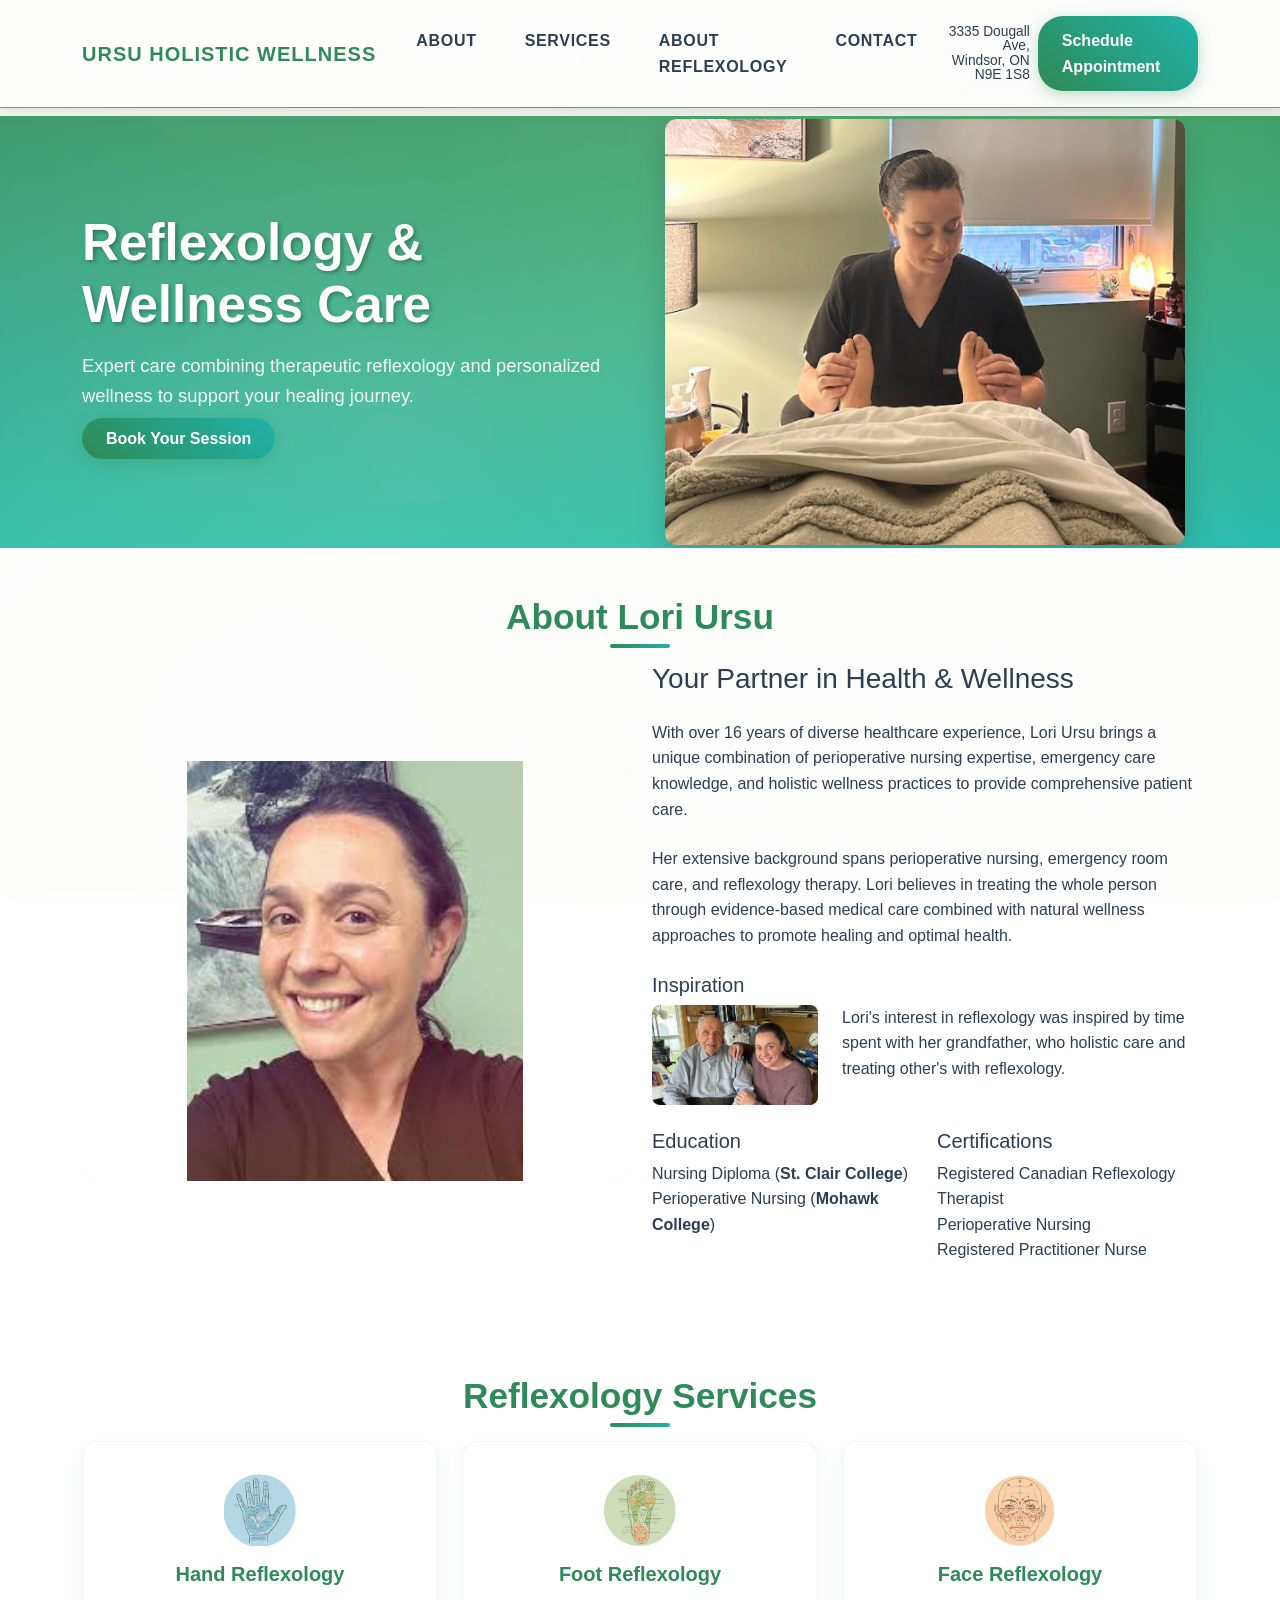
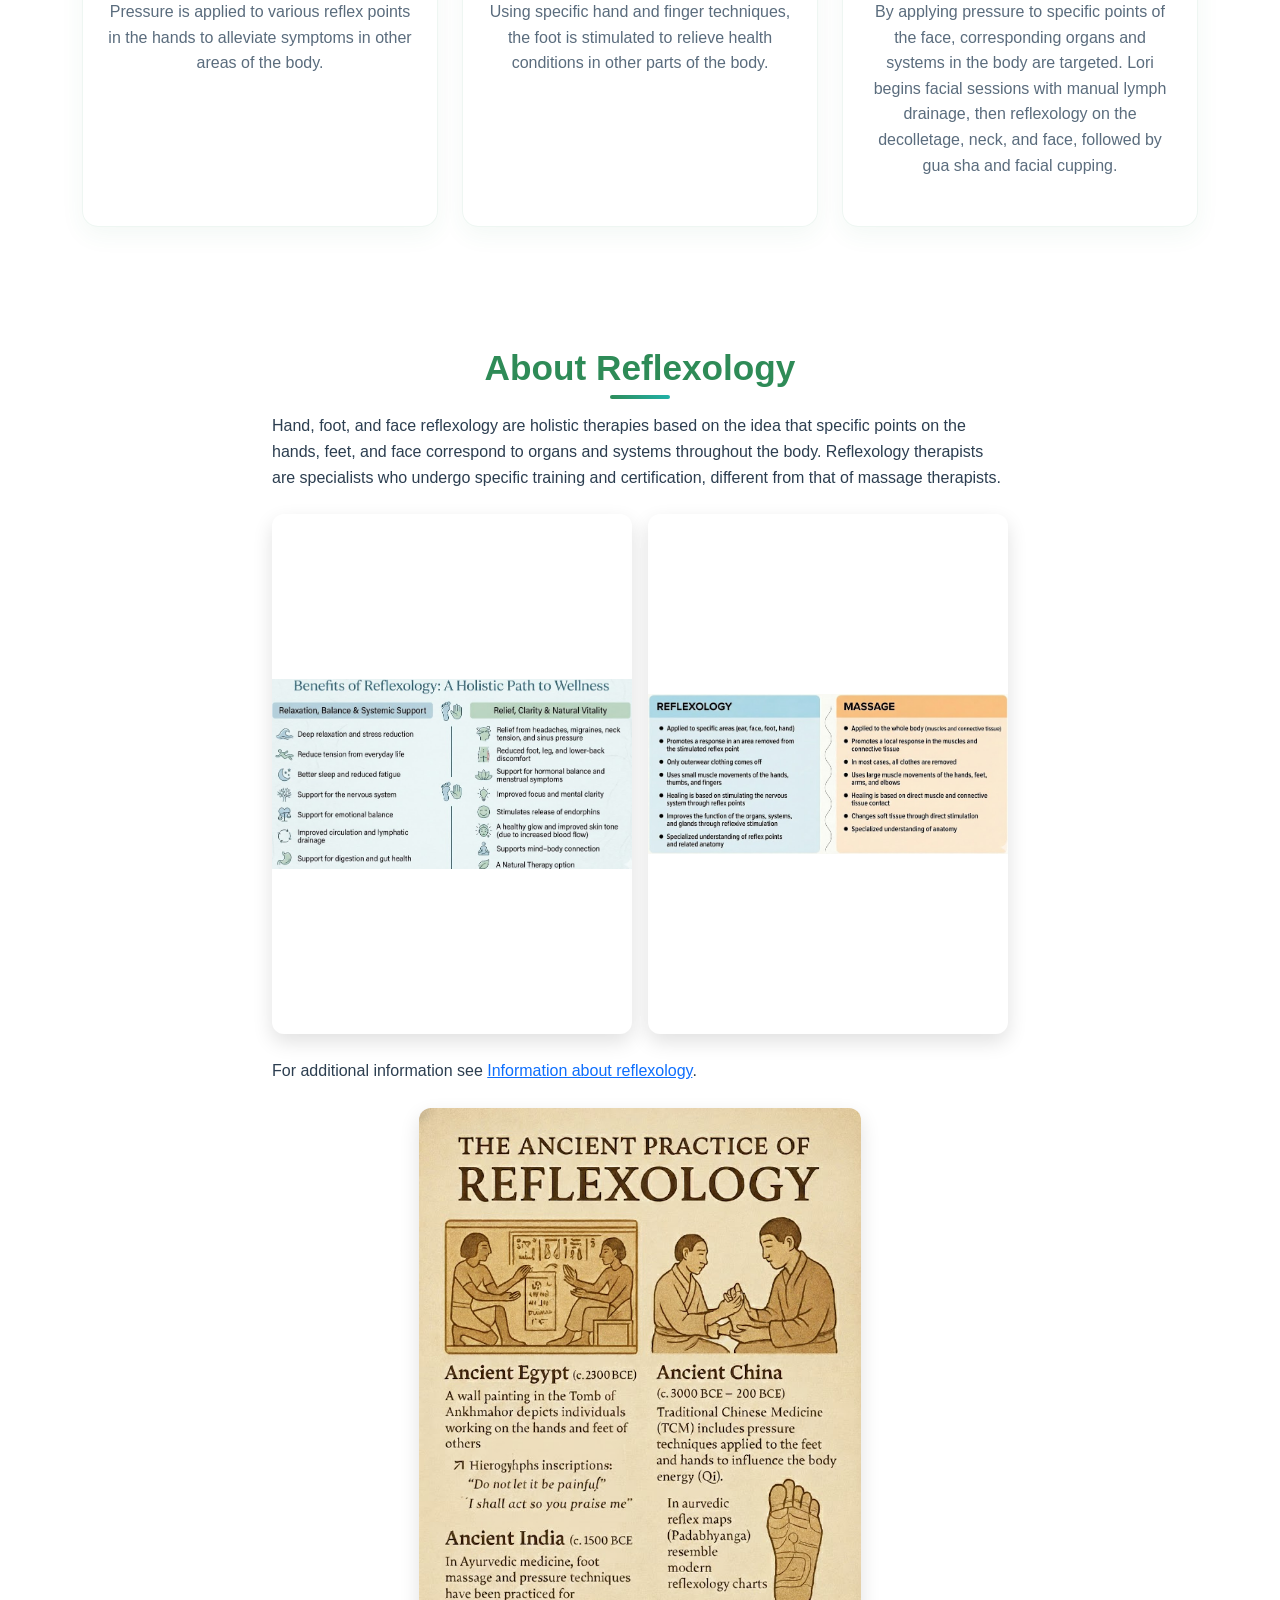
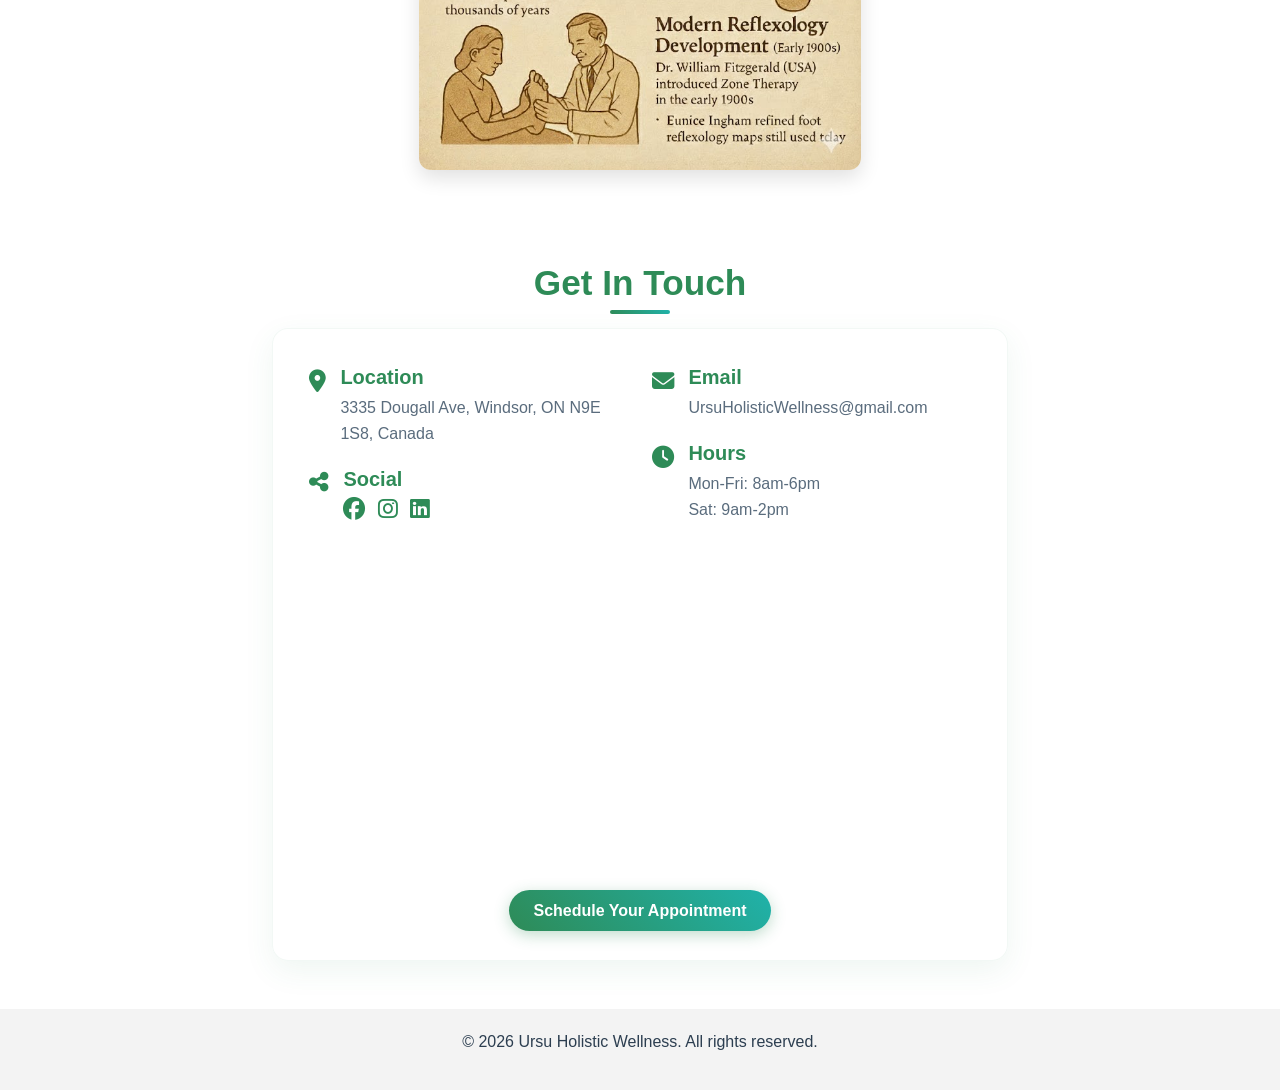
==== index.html @ 3f9deeae "Major Adjustments - LAUNCH BREAKPOINT - pre zen updates Added benefits of reflexology, contrasting m" ====
<!DOCTYPE html>
<html lang="en">
  <head>
    <meta charset="UTF-8" />
    <meta name="viewport" content="width=device-width, initial-scale=1.0" />
    <title>Ursu Holistic Wellness</title>
    <link
      href="https://cdnjs.cloudflare.com/ajax/libs/bootstrap/5.3.0/css/bootstrap.min.css"
      rel="stylesheet"
    />
    <link
      href="https://cdnjs.cloudflare.com/ajax/libs/font-awesome/6.4.0/css/all.min.css"
      rel="stylesheet"
    />
    <link rel="stylesheet" href="style.css" />
  </head>
  <body>
    <!-- Navigation -->
    <nav class="navbar navbar-expand-lg fixed-top">
      <div class="container">
        <a class="navbar-brand" href="#home">Ursu Holistic Wellness</a>

        <button
          class="navbar-toggler"
          type="button"
          data-bs-toggle="collapse"
          data-bs-target="#navbarNav"
        >
          <span class="navbar-toggler-icon"></span>
        </button>

        <div class="collapse navbar-collapse" id="navbarNav">
          <ul class="navbar-nav me-auto">
            <li class="nav-item">
              <a class="nav-link" href="#about">About</a>
            </li>
            <li class="nav-item">
              <a class="nav-link" href="#services">Services</a>
            </li>
            <li class="nav-item">
              <a class="nav-link" href="#reflexology">About Reflexology</a>
            </li>
            <li class="nav-item">
              <a class="nav-link" href="#contact">Contact</a>
            </li>
          </ul>
          <div class="d-flex align-items-center">
            <div class="nav-address d-none d-md-block me-2" aria-hidden="true">3335 Dougall Ave,<br/>Windsor, ON N9E 1S8</div>
            <a href="#" class="btn-schedule" onclick="openJaneApp()">Schedule Appointment</a>
          </div>
        </div>
      </div>
    </nav>

    <!-- Hero Section -->
    <section id="home" class="hero">
      <div class="container">
        <div class="row align-items-center">
          <div class="col-lg-6">
            <div class="hero-content fade-in">
              <h1>Reflexology & Wellness Care</h1>
              <p>
                Expert care combining therapeutic reflexology and personalized wellness to support your healing journey.
              </p>
              <a href="#" class="btn-schedule me-3" onclick="openJaneApp()">Book Your Session</a>
            </div>
          </div>

            <!-- hero now contains core messaging and (on md+) a supporting image to the right -->
            <div class="col-lg-6 d-none d-md-flex justify-content-center">
              <div class="hero-image-wrapper">
                <img src="images/LoriWorkingOnFeet.png" alt="Lori working on feet" class="hero-image" />
              </div>
            </div>
        </div>
      </div>
    </section>

    <!-- About Section -->
    <section id="about" class="section about-section">
      <div class="container">
        <h2 class="section-title fade-in">About Lori Ursu</h2>
        <div class="row align-items-center">
          <div class="col-lg-6 fade-in">
            <div class="photo-wrapper">
              <a href="images/lori cover photo.jpeg" target="_blank" rel="noopener">
                <img
                  src="images/lori cover photo.jpeg"
                  alt="Lori Ursu - Health & Wellness"
                  class="about-photo clickable-image"
                />
              </a>
            </div>
          </div>
          <div class="col-lg-6 fade-in">
            <h3 class="mb-4">Your Partner in Health & Wellness</h3>
            <p class="mb-4">
              With over 16 years of diverse healthcare experience, Lori Ursu
              brings a unique combination of perioperative nursing expertise,
              emergency care knowledge, and holistic wellness practices to
              provide comprehensive patient care.
            </p>
            <p class="mb-4">
              Her extensive background spans perioperative nursing, emergency
              room care, and reflexology therapy. Lori believes in treating the
              whole person through evidence-based medical care combined with
              natural wellness approaches to promote healing and optimal health.
            </p>
            <!-- Inspiration: grandfather image -->
            <div class="inspiration mb-4">
              <h5>Inspiration</h5>
              <div class="row">
                <div class="col-4">
                  <!-- Image: Lori and her grandfather (click to open full image) -->
                  <a href="images/LoriAndGrandfather.png" target="_blank" rel="noopener">
                    <img src="images/LoriAndGrandfather.png" alt="Lori's grandfather" class="about-thumb clickable-image" />
                  </a>
                </div>
                <div class="col-8">
                  <p>
                    Lori's interest in reflexology was inspired by time spent with her grandfather, who holistic care and treating other's with reflexology.
                  </p>
                </div>
              </div>
            </div>
            <div class="row">
              <div class="col-6">
                  <h5>Education</h5>
                <p>
                  Nursing Diploma (<b>St. Clair College</b>)<br />Perioperative
                  Nursing (<b>Mohawk College</b>)
                </p>
              </div>
              <div class="col-6">
                  <h5>Certifications</h5>
                <p>
                  Registered Canadian Reflexology Therapist<br />Perioperative
                  Nursing<br />Registered Practitioner Nurse
                </p>
              </div>
            </div>
          </div>
        </div>
      </div>
    </section>

    <!-- Services Section (Reflexology) -->
    <section id="services" class="section">
      <div class="container">
        <h2 class="section-title fade-in">Reflexology Services</h2>
        <div class="row">
          <div class="col-lg-4 col-md-6 mb-4">
            <div class="service-card fade-in">
              <div class="service-icon">
                <img src="images/HandReflexology_Bubble.png" alt="Hand reflexology" class="service-bubble" />
              </div>
              <h4>Hand Reflexology</h4>
              <p>
                Pressure is applied to various reflex points in the hands to alleviate symptoms in other areas of the body.
              </p>
            </div>
          </div>
          <div class="col-lg-4 col-md-6 mb-4">
            <div class="service-card fade-in">
              <div class="service-icon">
                <img src="images/FootReflexology_Bubble.png" alt="Foot reflexology" class="service-bubble" />
              </div>
              <h4>Foot Reflexology</h4>
              <p>
                Using specific hand and finger techniques, the foot is stimulated to relieve health conditions in other parts of the body.
              </p>
            </div>
          </div>
          <div class="col-lg-4 col-md-6 mb-4">
            <div class="service-card fade-in">
              <div class="service-icon">
                <img src="images/Face_Reflexology_Bubble.png" alt="Face reflexology" class="service-bubble" />
              </div>
              <h4>Face Reflexology</h4>
              <p>
                By applying pressure to specific points of the face, corresponding organs and systems in the body are targeted. Lori begins facial sessions with manual lymph drainage, then reflexology on the decolletage, neck, and face, followed by gua sha and facial cupping.
              </p>
            </div>
          </div>
        </div>
      </div>
    </section>

    <!-- About Reflexology -->
    <section id="reflexology" class="section about-section">
      <div class="container">
        <h2 class="section-title fade-in">About Reflexology</h2>
        <div class="row">
          <div class="col-lg-8 mx-auto fade-in">
            <p>
              Hand, foot, and face reflexology are holistic therapies based on the idea that specific points on the hands, feet, and face correspond to organs and systems throughout the body. Reflexology therapists are specialists who undergo specific training and certification, different from that of massage therapists.
            </p>
            <!-- Benefits image replaces the bullet list -->
            <div class="my-4">
              <div class="row g-3 align-items-center">
                <div class="col-md-6 text-center">
                  <a href="images/Benefits_Of_Reflexology.png" target="_blank" rel="noopener">
                    <img src="images/Benefits_Of_Reflexology.png" alt="Benefits of Reflexology" class="reflex-col-image clickable-image img-fluid" />
                  </a>
                </div>
                <div class="col-md-6 text-center">
                  <a href="images/Massage Vs Reflexology AI Generated.png" target="_blank" rel="noopener">
                    <img src="images/Massage Vs Reflexology AI Generated.png" alt="Reflexology vs Massage" class="reflex-col-image clickable-image img-fluid" />
                  </a>
                </div>
              </div>
            </div>
            <p>For additional information see <a href="https://www.reflexologycanada.org/en/" target="_blank" rel="noopener">Information about reflexology</a>.</p>

            <!-- Ancient practice image replaces the historical bullets -->
            <div class="my-4 text-center">
              <a href="images/Ancient_Reflexology.png" target="_blank" rel="noopener">
                <img src="images/Ancient_Reflexology.png" alt="Ancient practice of reflexology" class="reflex-image clickable-image" />
              </a>
            </div>
          </div>
        </div>
      </div>
    </section>

    <!-- Testimonials removed per request -->

    <!-- Contact Section -->
    <section id="contact" class="section contact-section">
      <div class="container">
        <h2 class="section-title fade-in">Get In Touch</h2>
        <div class="row">
          <div class="col-lg-8 mx-auto">
            <div class="contact-info fade-in">
              <div class="row">
                <div class="col-md-6">
                  <div class="contact-item">
                    <i class="fas fa-map-marker-alt"></i>
                    <div>
                      <h5>Location</h5>
                      <p>3335 Dougall Ave, Windsor, ON N9E 1S8, Canada</p>
                    </div>
                  </div>
                  <div class="contact-item social-media">
                    <i class="fas fa-share-alt"></i>
                    <div>
                      <h5>Social</h5>
                      <p>
                        <a href="#" target="_blank" aria-label="Facebook"><i class="fab fa-facebook fa-lg me-2"></i></a>
                        <a href="#" target="_blank" aria-label="Instagram"><i class="fab fa-instagram fa-lg me-2"></i></a>
                        <a href="#" target="_blank" aria-label="LinkedIn"><i class="fab fa-linkedin fa-lg"></i></a>
                      </p>
                    </div>
                  </div>
                </div>
                <div class="col-md-6">
                  <div class="contact-item">
                    <i class="fas fa-envelope"></i>
                    <div>
                      <h5>Email</h5>
                      <p>UrsuHolisticWellness@gmail.com</p>
                    </div>
                  </div>
                  <div class="contact-item">
                    <i class="fas fa-clock"></i>
                    <div>
                      <h5>Hours</h5>
                      <p>Mon-Fri: 8am-6pm<br />Sat: 9am-2pm</p>
                    </div>
                  </div>
                </div>
              </div>
              <div class="map-wrapper mt-4">
                <iframe src="https://www.google.com/maps?q=3335+Dougall+Ave,+Windsor,+ON+N9E+1S8&output=embed" width="100%" height="300" style="border:0;border-radius:12px;" allowfullscreen="" loading="lazy"></iframe>
              </div>
              <div class="text-center mt-4">
                <a href="#" class="btn-schedule" onclick="openJaneApp()"
                  >Schedule Your Appointment</a
                >
              </div>
            </div>
          </div>
        </div>
      </div>
    </section>

    <!-- Footer -->
    <footer class="footer">
      <div class="container">
        <p>&copy; 2026 Ursu Holistic Wellness. All rights reserved.</p>
      </div>
    </footer>

    <script src="https://cdnjs.cloudflare.com/ajax/libs/bootstrap/5.3.0/js/bootstrap.bundle.min.js"></script>
    <script>
      // Jane App Integration - Replace with actual Jane App URL
      function openJaneApp() {
        // Replace this URL with the actual Jane App booking link
        window.open("https://your-jane-app-booking-link.com", "_blank");
      }

      // Smooth scrolling for navigation links with offset for fixed navbar
      document.querySelectorAll('a[href^="#"]').forEach((anchor) => {
        const href = anchor.getAttribute('href');
        // ignore plain '#' anchors (social placeholders)
        if (!href || href === "#") return;
        anchor.addEventListener("click", function (e) {
          e.preventDefault();
          const target = document.querySelector(href);
          // compute navbar height to offset the scroll so the heading is visible
          const navbar = document.querySelector('.navbar');
          const navbarHeight = navbar ? navbar.offsetHeight : parseInt(getComputedStyle(document.documentElement).getPropertyValue('--nav-offset')) || 80;
          if (target) {
            const targetY = target.getBoundingClientRect().top + window.pageYOffset - navbarHeight - 12; // small extra gap
            window.scrollTo({ top: targetY, behavior: 'smooth' });
          }
        });
      });

      // Fade in animation on scroll
      const observerOptions = {
        threshold: 0.1,
        rootMargin: "0px 0px -50px 0px",
      };

      const observer = new IntersectionObserver(function (entries) {
        entries.forEach((entry) => {
          if (entry.isIntersecting) {
            entry.target.classList.add("visible");
          }
        });
      }, observerOptions);

      // Observe all fade-in elements
      document.querySelectorAll(".fade-in").forEach((el) => {
        observer.observe(el);
      });

      // Initial setup: compute navbar height (used for CSS var and scroll offset), and fade-in hero
      function updateNavOffset() {
        const navbar = document.querySelector('.navbar');
        const navHeight = navbar ? navbar.offsetHeight : 80;
        document.documentElement.style.setProperty('--nav-offset', navHeight + 'px');
      }

      window.addEventListener('load', function () {
        updateNavOffset();
        // ensure hero content fades in
        const heroContent = document.querySelector('.hero-content');
        if (heroContent) heroContent.classList.add('visible');
      });

      // Update offset on resize in case navbar height changes (mobile toggle, font size, etc.)
      window.addEventListener('resize', function () {
        updateNavOffset();
      });

      // Mobile menu close on link click
      document.querySelectorAll(".nav-link").forEach((link) => {
        link.addEventListener("click", () => {
          const navbarCollapse = document.querySelector(".navbar-collapse");
          if (navbarCollapse.classList.contains("show")) {
            const bsCollapse = new bootstrap.Collapse(navbarCollapse);
            bsCollapse.hide();
          }
        });
      });
    </script>
  </body>
</html>
---- style.css ----
:root {
    --primary-color: #2E8B57; /* Sea Green - calming but vibrant */
    --secondary-color: #4682B4; /* Steel Blue */
    --accent-color: #20B2AA; /* Light Sea Green */
    --light-accent: #E0F2F1; /* Very light mint */
    --dark-text: #2C3E50;
    --light-text: #5A6C7D;
    --white: #FFFFFF;
    --gradient-bg: linear-gradient(135deg, #FAF7F2 0%, #F5F2ED 50%, #F0EDE8 100%);
    --nav-offset: 80px; /* used as a fallback scroll offset for anchored sections */
}

* {
    margin: 0;
    padding: 0;
    box-sizing: border-box;
}

/* About photo */
.about-photo {
    width: 100%;
    height: 400px;
    object-fit: cover;
    border-radius: 15px;
    transition: transform 0.3s ease, box-shadow 0.3s ease;
    box-shadow: 0 4px 15px rgba(0, 0, 0, 0.2);
}

.photo-wrapper {
    overflow: hidden; /* Prevents zoom from overflowing */
    border-radius: 15px;
}

.about-photo:hover {
    transform: scale(1.05);
    box-shadow: 0 8px 25px rgba(0, 0, 0, 0.3);
}

/* Show the about cover photo less zoomed (contain) so it displays whole image by default */
#about .about-photo {
    object-fit: contain;
    height: auto;
    max-height: 420px;
}

.inspiration img {
    width: 100%;
    border-radius: 8px;
}

body {
    font-family: 'Segoe UI', Tahoma, Geneva, Verdana, sans-serif;
    line-height: 1.6;
    color: var(--dark-text);
    background: var(--gradient-bg);
    background-attachment: fixed;
    overflow-x: hidden;
    /* Make room for the fixed navbar so content (especially the hero) isn't covered */
    padding-top: calc(var(--nav-offset) + 8px);
}

/* Navigation */
.navbar {
  background: rgba(255, 255, 255, 0.85);
  backdrop-filter: saturate(180%) blur(10px);
  box-shadow: 0 4px 12px rgba(46, 139, 87, 0.15);
  padding: 1rem 0;
  transition: all 0.3s ease;
  border-bottom: 1px solid var(--accent-color);
}

.navbar-brand {
  font-family: 'Segoe UI', Tahoma, Geneva, Verdana, sans-serif;
  font-weight: 700;
  letter-spacing: 1px;
  color: var(--primary-color) !important;
  text-transform: uppercase;
  transition: color 0.3s ease;
}

.navbar-brand:hover {
  color: var(--accent-color) !important;
}

.nav-link {
  font-weight: 600;
  color: var(--dark-text) !important;
  margin: 0 1rem;
  letter-spacing: 0.7px;
  text-transform: uppercase;
  transition: color 0.3s ease;
}

.nav-link:hover,
.nav-link:focus {
  color: var(--primary-color) !important;
  text-decoration: none;
}

.nav-link.active {
  border-bottom: 3px solid var(--primary-color);
  padding-bottom: 4px;
  color: var(--primary-color) !important;
}

/* Primary CTA */
.btn-schedule {
    background: linear-gradient(45deg, var(--primary-color), var(--accent-color));
    color: white;
    padding: 0.75rem 1.5rem;
    border-radius: 25px;
    text-decoration: none;
    font-weight: 600;
    transition: all 0.3s ease;
    box-shadow: 0 4px 15px rgba(46, 139, 87, 0.3);
}

.btn-schedule:hover {
    transform: translateY(-2px);
    box-shadow: 0 6px 20px rgba(46, 139, 87, 0.4);
    color: white;
    text-decoration: none;
}

/* Hero Section */
.hero {
    min-height: 48vh;
    background: linear-gradient(rgba(46, 139, 87, 0.8), rgba(32, 178, 170, 0.8)),
                url('data:image/svg+xml,<svg xmlns="http://www.w3.org/2000/svg" viewBox="0 0 1200 800"><defs><linearGradient id="healthGrad" x1="0%" y1="0%" x2="100%" y2="100%"><stop offset="0%" style="stop-color:%2387CEEB;stop-opacity:1" /><stop offset="50%" style="stop-color:%2398FB98;stop-opacity:1" /><stop offset="100%" style="stop-color:%2340E0D0;stop-opacity:1" /></linearGradient></defs><rect width="1200" height="800" fill="url(%23healthGrad)"/><g opacity="0.1"><circle cx="200" cy="150" r="80" fill="white"/><circle cx="800" cy="300" r="120" fill="white"/><circle cx="400" cy="500" r="60" fill="white"/><circle cx="1000" cy="200" r="90" fill="white"/><circle cx="300" cy="700" r="100" fill="white"/><path d="M600,100 L650,150 L700,100 L750,150 L800,100" stroke="white" stroke-width="3" fill="none" opacity="0.3"/><path d="M100,400 Q300,350 500,400 Q700,450 900,400" stroke="white" stroke-width="4" fill="none" opacity="0.3"/></g></svg>') center/cover;
    display: flex;
    align-items: center;
    position: relative;
    overflow: hidden;
}

.hero::before {
    content: '';
    position: absolute;
    top: 0;
    left: 0;
    right: 0;
    bottom: 0;
    background: radial-gradient(circle at 30% 70%, rgba(255, 255, 255, 0.1) 0%, transparent 50%),
                radial-gradient(circle at 70% 30%, rgba(255, 255, 255, 0.1) 0%, transparent 50%);
    animation: float 6s ease-in-out infinite;
}

@keyframes float {
    0%, 100% { transform: translateY(0px) rotate(0deg); }
    50% { transform: translateY(-20px) rotate(1deg); }
}

.hero-content {
    z-index: 2;
    position: relative;
}

/* Hero image styling (visible on md+) */
.hero-image-wrapper {
    display: flex;
    align-items: center;
    justify-content: center;
    width: 100%;
}
.hero-image {
    max-width: 520px;
    width: 100%;
    height: auto;
    border-radius: 12px;
    box-shadow: 0 12px 30px rgba(0,0,0,0.18);
    object-fit: cover;
}

@media (max-width: 767px) {
    .hero-image { display: none; }
}

.hero h1 {
    font-size: 3.2rem;
    font-weight: 700;
    color: white;
    margin-bottom: 1rem;
    text-shadow: 2px 2px 4px rgba(0,0,0,0.3);
}

.hero p {
    font-size: 1.15rem;
    color: rgba(255, 255, 255, 0.95);
    margin-bottom: 1rem;
    line-height: 1.6;
}

/* Sections - tightened spacing */
.section {
    padding: 3rem 0;
    position: relative;
    /* Ensure anchored headings are visible below the fixed navbar (fallback) */
    scroll-margin-top: calc(var(--nav-offset) + 8px);
}

/* Ensure the hero (home) also offsets below the fixed navbar */
.hero {
    scroll-margin-top: calc(var(--nav-offset) + 8px);
}

.about-section {
    background: rgba(255, 255, 255, 0.85);
    backdrop-filter: blur(10px);
}

.section-title {
    font-size: 2.2rem;
    font-weight: 700;
    text-align: center;
    margin-bottom: 1.5rem;
    color: var(--primary-color);
    position: relative;
}

.section-title::after {
    content: '';
    position: absolute;
    bottom: -10px;
    left: 50%;
    transform: translateX(-50%);
    width: 60px;
    height: 4px;
    background: linear-gradient(45deg, var(--primary-color), var(--accent-color));
    border-radius: 2px;
}

/* Service Cards */
.service-card {
    background: rgba(255, 255, 255, 0.95);
    padding: 2rem 1.5rem;
    border-radius: 16px;
    text-align: center;
    transition: all 0.25s ease;
    border: 1px solid rgba(46, 139, 87, 0.08);
    height: 100%;
    box-shadow: 0 8px 25px rgba(46, 139, 87, 0.06);
}

.service-card:hover {
    transform: translateY(-6px);
    box-shadow: 0 15px 40px rgba(46, 139, 87, 0.12);
}

.service-icon {
    width: 72px;
    height: 72px;
    display: flex;
    align-items: center;
    justify-content: center;
    margin: 0 auto 1rem;
}

.service-icon i {
    font-size: 1.6rem;
    color: white;
}

.service-bubble {
    width: 100%;
    height: 100%;
    object-fit: contain;
    display: block;
}

/* Smaller image for the ancient reflexology graphic */
.reflex-image {
    max-width: 576px; /* increased ~20% */
    width: 60%;
    height: auto;
    border-radius: 12px;
    box-shadow: 0 8px 20px rgba(0,0,0,0.12);
    display: block;
    margin-left: auto;
    margin-right: auto;
}

/* Clickable images that open full-size in a new tab */
.clickable-image {
    cursor: zoom-in;
    transition: transform 0.12s ease, box-shadow 0.12s ease;
}
.clickable-image:hover {
    transform: scale(1.02);
}

/* Smaller thumbnail used in About inspiration */
.about-thumb {
    width: 120px;
    height: 100px;
    object-fit: cover;
    border-radius: 8px;
    display: block;
}

/* Column images for side-by-side layout in About Reflexology */
.reflex-col-image {
    /* On small screens this will be fluid; on md+ we force equal heights */
    max-width: 100%;
    width: auto;
    height: auto;
    border-radius: 12px;
    box-shadow: 0 8px 20px rgba(0,0,0,0.12);
    margin-left: auto;
    margin-right: auto;
}

/* Equalize and enlarge the side-by-side images on md+ */
@media (min-width: 768px) {
    .reflex-col-image {
        height: 520px; /* increased to make images larger */
        width: auto; /* keep aspect ratio */
        object-fit: contain; /* show whole image */
    }
}

@media (max-width: 767px) {
    .reflex-col-image {
        height: auto;
        width: 100%;
    }
}

.service-card h4 {
    font-size: 1.25rem;
    font-weight: 600;
    margin-bottom: 0.8rem;
    color: var(--primary-color);
}

.service-card p {
    color: var(--light-text);
    line-height: 1.6;
}

/* Contact Section */
.contact-section {
    background: rgba(255, 255, 255, 0.9);
    backdrop-filter: blur(6px);
    /* Reduce the top padding to tighten the space above Get In Touch */
    padding-top: 1.25rem;
}

/* Small address text next to schedule button in the navbar */
.nav-address {
    color: var(--dark-text);
    font-size: 0.86rem;
    line-height: 1.05;
    white-space: normal; /* allow wrapping */
    overflow-wrap: anywhere;
    text-align: right;
    max-width: 200px;
}

@media (max-width: 767px) {
    .nav-address { display: none; }
}

.contact-info {
    background: rgba(255, 255, 255, 0.95);
    padding: 2.25rem;
    border-radius: 16px;
    box-shadow: 0 10px 30px rgba(46, 139, 87, 0.08);
    border: 1px solid rgba(46, 139, 87, 0.06);
}

.contact-item {
    display: flex;
    align-items: flex-start;
    margin-bottom: 1.25rem;
}

.contact-item i {
    font-size: 1.4rem;
    color: var(--primary-color);
    margin-right: 0.9rem;
    margin-top: 0.3rem;
}

.contact-item h5 {
    font-weight: 600;
    color: var(--primary-color);
    margin-bottom: 0.4rem;
}

.contact-item p {
    color: var(--light-text);
    margin: 0;
}

.map-wrapper iframe { border: none; border-radius: 12px; }

.social-media a { color: var(--primary-color); text-decoration:none; }
.social-media a:hover { color: var(--accent-color); }

/* Footer — simplified light background */
.footer {
    background: #f3f3f3;
    color: var(--dark-text);
    text-align: center;
    padding: 1.25rem 0;
}

/* Animations */
.fade-in {
    opacity: 0;
    transform: translateY(18px);
    transition: all 0.6s ease;
}

.fade-in.visible {
    opacity: 1;
    transform: translateY(0);
}

/* Responsive tweaks */
@media (max-width: 992px) {
    .hero h1 { font-size: 2.6rem; }
}

@media (max-width: 768px) {
    .hero h1 {
        font-size: 2rem;
    }
    .hero p {
        font-size: 1rem;
    }
    .section { padding: 2rem 0; }
    .about-photo { height: 260px; }
    .service-card { padding: 1.5rem; }
    .contact-info { padding: 1.25rem; }
}

/* Background decoration */
body::before {
    content: '';
    position: fixed;
    top: 0;
    left: 0;
    right: 0;
    bottom: 0;
    background-image: 
        radial-gradient(circle at 20% 80%, rgba(32, 178, 170, 0.05) 0%, transparent 50%),
        radial-gradient(circle at 80% 20%, rgba(46, 139, 87, 0.05) 0%, transparent 50%);
    pointer-events: none;
    z-index: -1;
}
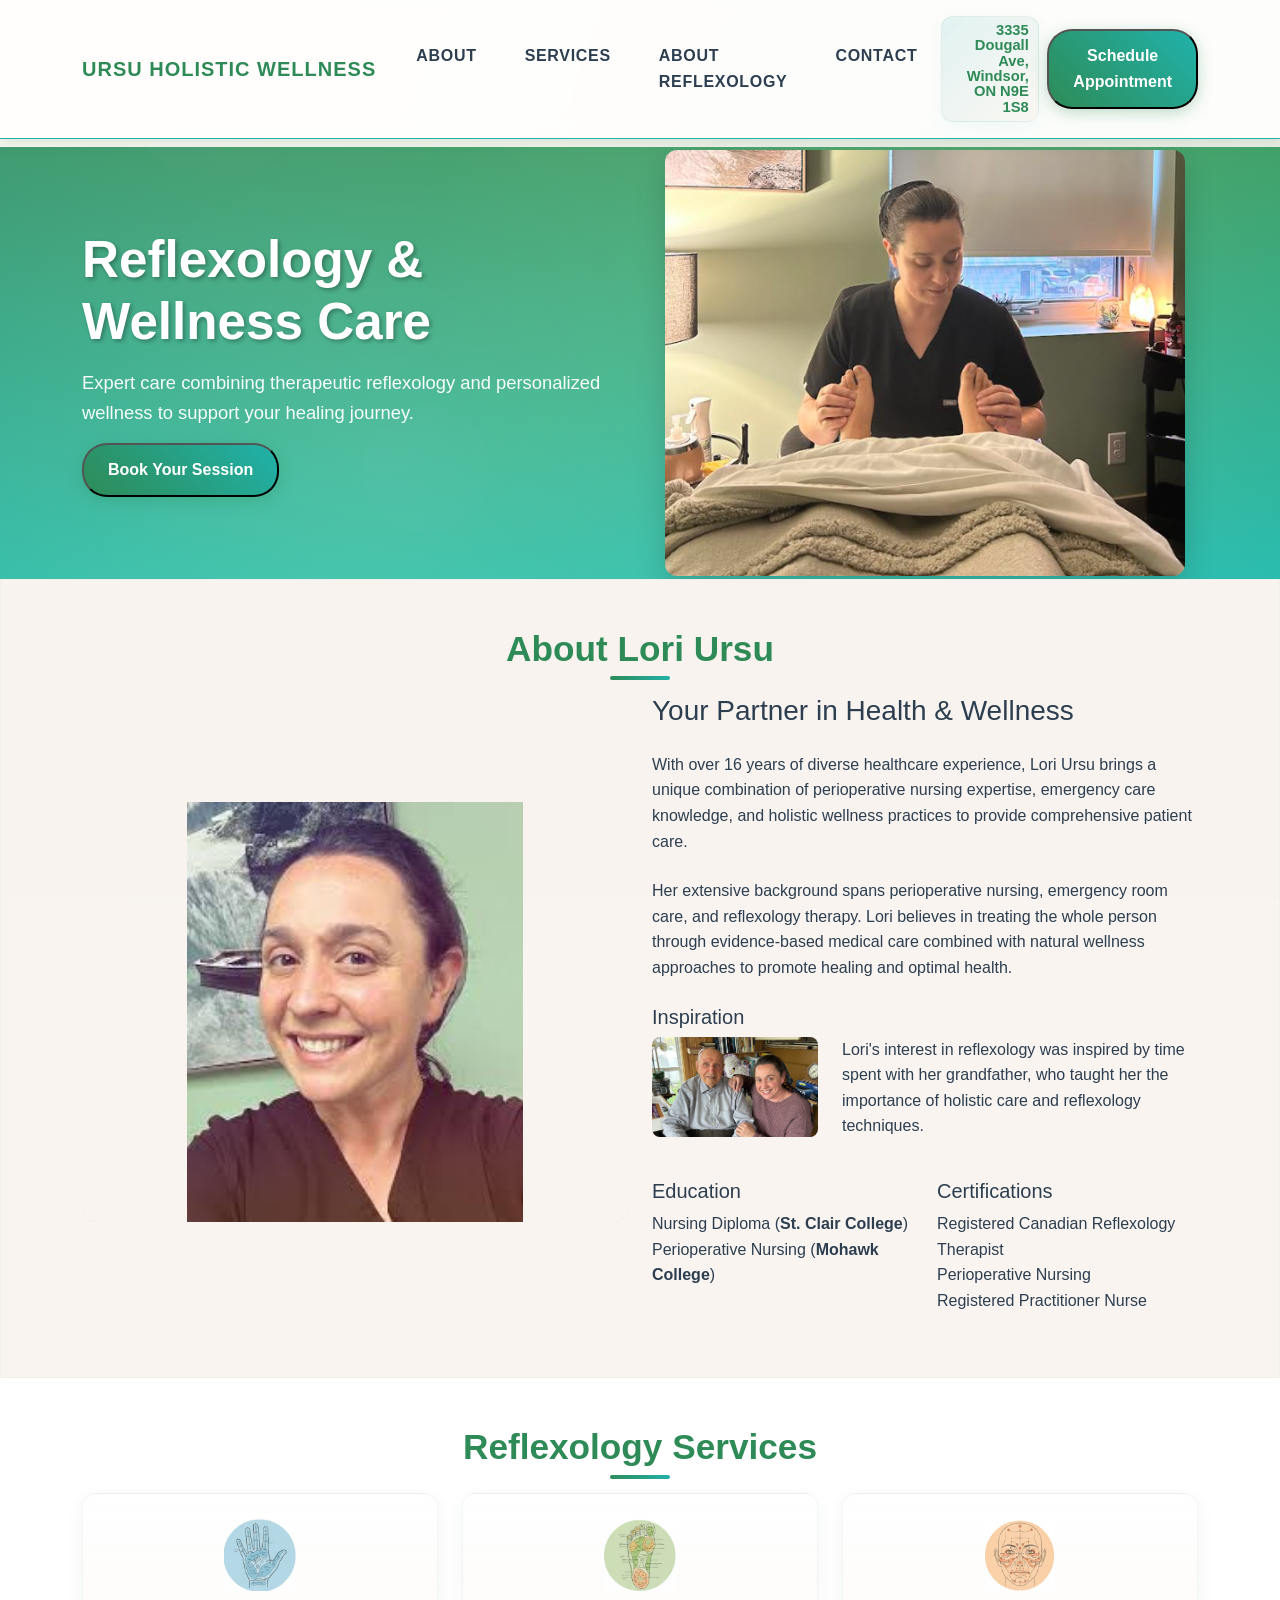
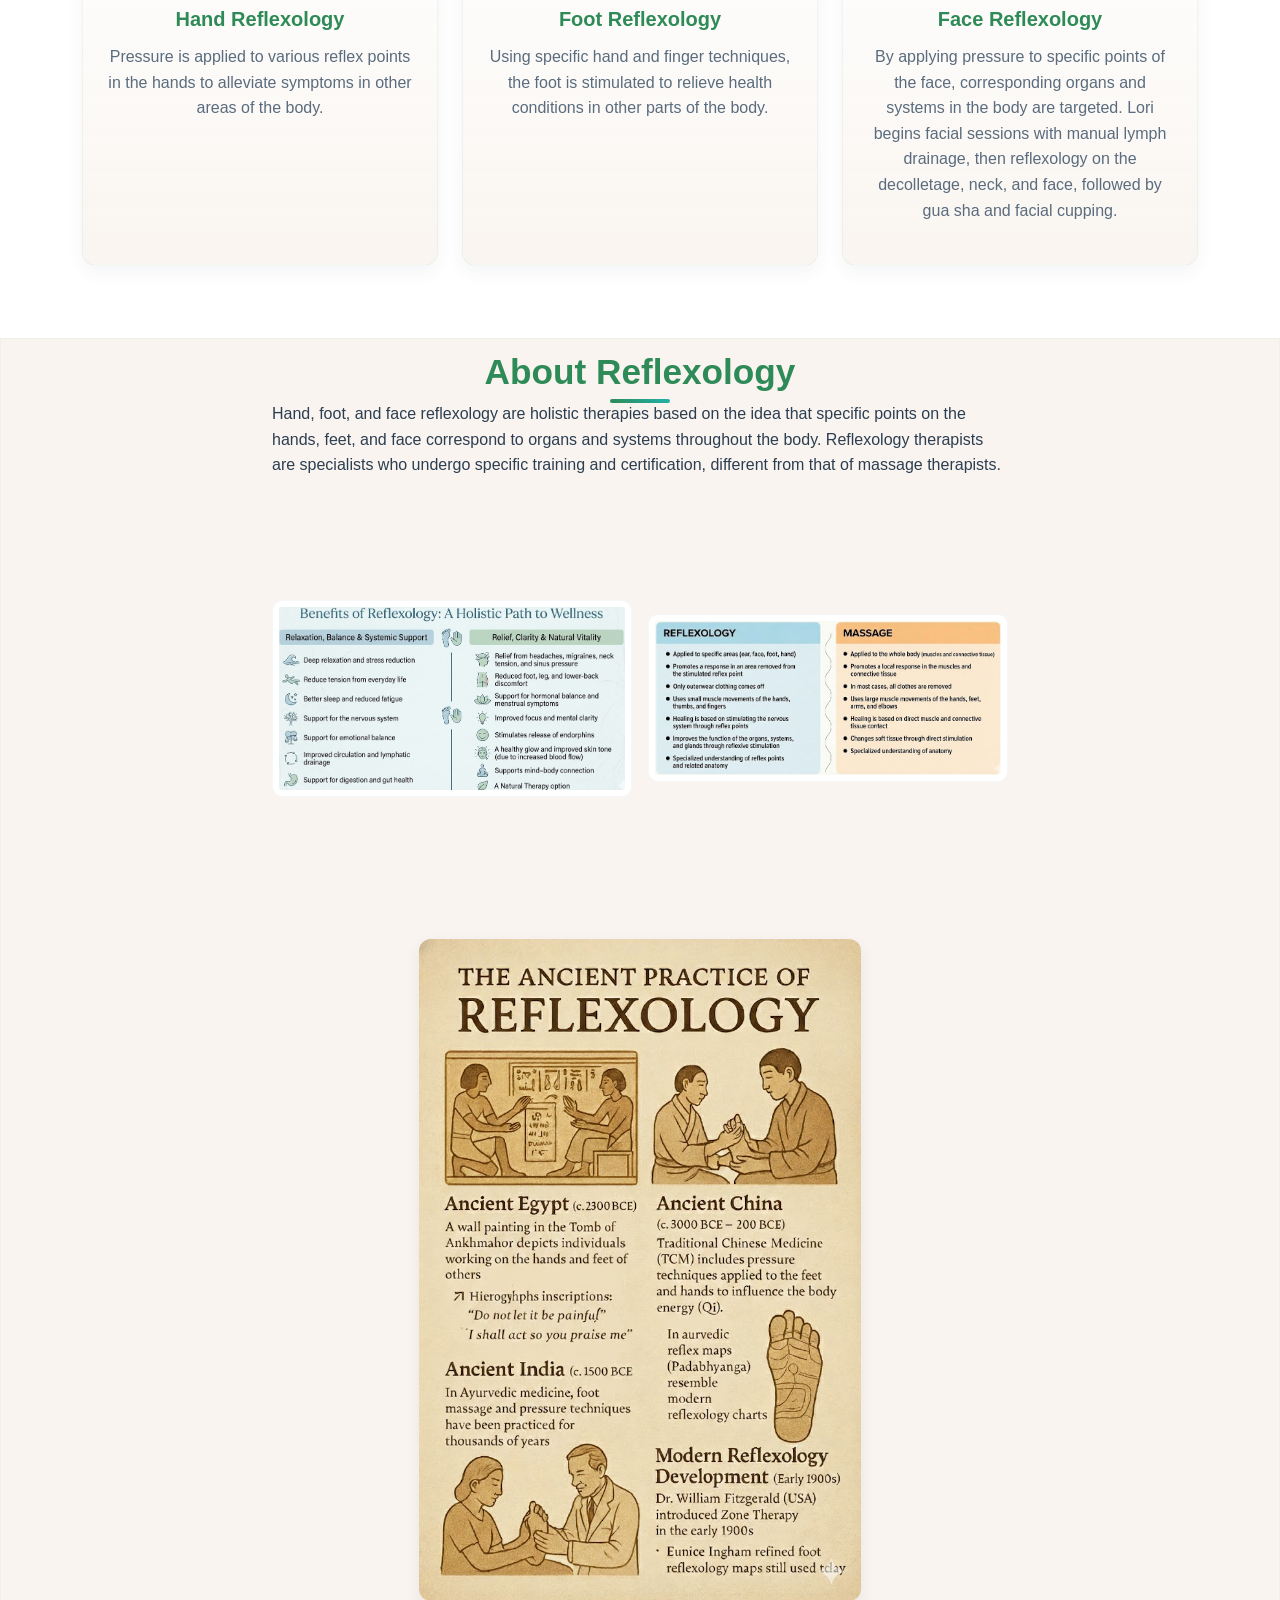
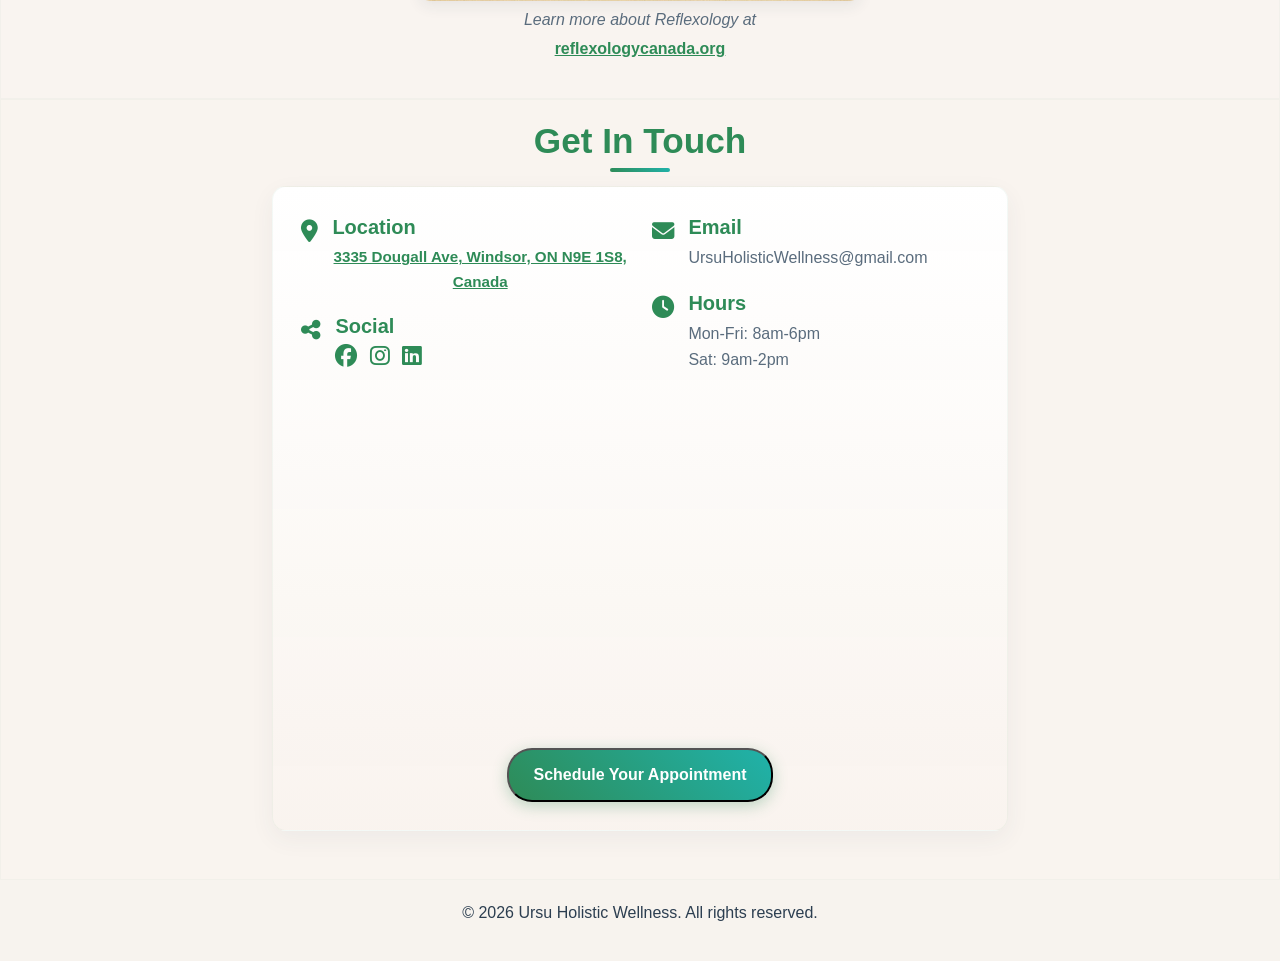
==== commit 6b07645c: "Style extras, navigation, SEO Style extras, navigation, SEO" ====
--- a/index.html
+++ b/index.html
@@ -3,7 +3,11 @@
   <head>
     <meta charset="UTF-8" />
     <meta name="viewport" content="width=device-width, initial-scale=1.0" />
-    <title>Ursu Holistic Wellness</title>
+    <title>Ursu Holistic Wellness | Reflexology in Windsor, ON</title>
+    <meta
+      name="description"
+      content="Ursu Holistic Wellness offers professional reflexology services including hand, foot, and facial reflexology in Windsor, Ontario. Book your wellness session today."
+    />
     <link
       href="https://cdnjs.cloudflare.com/ajax/libs/bootstrap/5.3.0/css/bootstrap.min.css"
       rel="stylesheet"
@@ -15,8 +19,10 @@
     <link rel="stylesheet" href="style.css" />
   </head>
   <body>
-    <!-- Navigation -->
-    <nav class="navbar navbar-expand-lg fixed-top">
+    <a class="skip-link" href="#main-content">Skip to main content</a>
+  <!-- Navigation -->
+  <header role="banner">
+  <nav class="navbar navbar-expand-lg fixed-top" role="navigation" aria-label="Primary navigation">
       <div class="container">
         <a class="navbar-brand" href="#home">Ursu Holistic Wellness</a>
 
@@ -25,6 +31,9 @@
           type="button"
           data-bs-toggle="collapse"
           data-bs-target="#navbarNav"
+          aria-controls="navbarNav"
+          aria-expanded="false"
+          aria-label="Toggle navigation"
         >
           <span class="navbar-toggler-icon"></span>
         </button>
@@ -45,15 +54,17 @@
             </li>
           </ul>
           <div class="d-flex align-items-center">
-            <div class="nav-address d-none d-md-block me-2" aria-hidden="true">3335 Dougall Ave,<br/>Windsor, ON N9E 1S8</div>
-            <a href="#" class="btn-schedule" onclick="openJaneApp()">Schedule Appointment</a>
-          </div>
-        </div>
-      </div>
-    </nav>
-
-    <!-- Hero Section -->
-    <section id="home" class="hero">
+            <button type="button" class="nav-address d-none d-md-block me-2" onclick="openMaps()" aria-label="Open address in maps" title="Open in Maps">3335 Dougall Ave,<br/>Windsor, ON N9E 1S8</button>
+            <button type="button" class="btn-schedule" onclick="openJaneApp()" aria-label="Schedule Appointment">Schedule Appointment</button>
+          </div>
+        </div>
+      </div>
+  </nav>
+  </header>
+
+  <!-- Hero Section -->
+  <main id="main-content">
+  <section id="home" class="hero" tabindex="-1">
       <div class="container">
         <div class="row align-items-center">
           <div class="col-lg-6">
@@ -62,7 +73,7 @@
               <p>
                 Expert care combining therapeutic reflexology and personalized wellness to support your healing journey.
               </p>
-              <a href="#" class="btn-schedule me-3" onclick="openJaneApp()">Book Your Session</a>
+              <button type="button" class="btn-schedule me-3" onclick="openJaneApp()" aria-label="Book Your Session">Book Your Session</button>
             </div>
           </div>
 
@@ -118,7 +129,7 @@
                 </div>
                 <div class="col-8">
                   <p>
-                    Lori's interest in reflexology was inspired by time spent with her grandfather, who holistic care and treating other's with reflexology.
+                    Lori's interest in reflexology was inspired by time spent with her grandfather, who taught her the importance of holistic care and reflexology techniques.
                   </p>
                 </div>
               </div>
@@ -150,7 +161,7 @@
         <h2 class="section-title fade-in">Reflexology Services</h2>
         <div class="row">
           <div class="col-lg-4 col-md-6 mb-4">
-            <div class="service-card fade-in">
+            <div class="service-card fade-in" tabindex="0">
               <div class="service-icon">
                 <img src="images/HandReflexology_Bubble.png" alt="Hand reflexology" class="service-bubble" />
               </div>
@@ -161,7 +172,7 @@
             </div>
           </div>
           <div class="col-lg-4 col-md-6 mb-4">
-            <div class="service-card fade-in">
+            <div class="service-card fade-in" tabindex="0">
               <div class="service-icon">
                 <img src="images/FootReflexology_Bubble.png" alt="Foot reflexology" class="service-bubble" />
               </div>
@@ -172,7 +183,7 @@
             </div>
           </div>
           <div class="col-lg-4 col-md-6 mb-4">
-            <div class="service-card fade-in">
+            <div class="service-card fade-in" tabindex="0">
               <div class="service-icon">
                 <img src="images/Face_Reflexology_Bubble.png" alt="Face reflexology" class="service-bubble" />
               </div>
@@ -195,37 +206,44 @@
             <p>
               Hand, foot, and face reflexology are holistic therapies based on the idea that specific points on the hands, feet, and face correspond to organs and systems throughout the body. Reflexology therapists are specialists who undergo specific training and certification, different from that of massage therapists.
             </p>
-            <!-- Benefits image replaces the bullet list -->
+            <!-- Benefits and comparison images — simplified (figure + caption) -->
             <div class="my-4">
               <div class="row g-3 align-items-center">
-                <div class="col-md-6 text-center">
+                <figure class="col-md-6 text-center reflex-figure benefits-figure">
                   <a href="images/Benefits_Of_Reflexology.png" target="_blank" rel="noopener">
                     <img src="images/Benefits_Of_Reflexology.png" alt="Benefits of Reflexology" class="reflex-col-image clickable-image img-fluid" />
                   </a>
-                </div>
-                <div class="col-md-6 text-center">
+                </figure>
+                <figure class="col-md-6 text-center reflex-figure comparison-figure">
                   <a href="images/Massage Vs Reflexology AI Generated.png" target="_blank" rel="noopener">
                     <img src="images/Massage Vs Reflexology AI Generated.png" alt="Reflexology vs Massage" class="reflex-col-image clickable-image img-fluid" />
                   </a>
-                </div>
-              </div>
-            </div>
-            <p>For additional information see <a href="https://www.reflexologycanada.org/en/" target="_blank" rel="noopener">Information about reflexology</a>.</p>
-
-            <!-- Ancient practice image replaces the historical bullets -->
+                </figure>
+              </div>
+            </div>
+
+            <!-- Ancient practice image (kept centered) -->
             <div class="my-4 text-center">
               <a href="images/Ancient_Reflexology.png" target="_blank" rel="noopener">
                 <img src="images/Ancient_Reflexology.png" alt="Ancient practice of reflexology" class="reflex-image clickable-image" />
               </a>
             </div>
+
+            <!-- Moved and restyled reference link -->
+            <div class="reflex-more text-center mb-4">
+              <span class="muted-label">Learn more about Reflexology at</span>
+              <div><a class="reflex-link" href="https://www.reflexologycanada.org/en/" target="_blank" rel="noopener">reflexologycanada.org</a></div>
+            </div>
           </div>
         </div>
       </div>
     </section>
 
-    <!-- Testimonials removed per request -->
-
-    <!-- Contact Section -->
+  <!-- Testimonials removed per request -->
+
+  </main>
+
+  <!-- Contact Section -->
     <section id="contact" class="section contact-section">
       <div class="container">
         <h2 class="section-title fade-in">Get In Touch</h2>
@@ -236,10 +254,10 @@
                 <div class="col-md-6">
                   <div class="contact-item">
                     <i class="fas fa-map-marker-alt"></i>
-                    <div>
-                      <h5>Location</h5>
-                      <p>3335 Dougall Ave, Windsor, ON N9E 1S8, Canada</p>
-                    </div>
+                      <div>
+                        <h5>Location</h5>
+                        <p><button type="button" class="address-link" onclick="openMaps()" aria-label="Open location in maps">3335 Dougall Ave, Windsor, ON N9E 1S8, Canada</button></p>
+                      </div>
                   </div>
                   <div class="contact-item social-media">
                     <i class="fas fa-share-alt"></i>
@@ -271,12 +289,10 @@
                 </div>
               </div>
               <div class="map-wrapper mt-4">
-                <iframe src="https://www.google.com/maps?q=3335+Dougall+Ave,+Windsor,+ON+N9E+1S8&output=embed" width="100%" height="300" style="border:0;border-radius:12px;" allowfullscreen="" loading="lazy"></iframe>
+                <iframe title="Map showing Ursu Holistic Wellness location" src="https://www.google.com/maps?q=3335+Dougall+Ave,+Windsor,+ON+N9E+1S8&output=embed" width="100%" height="300" style="border:0;border-radius:12px;" allowfullscreen="" loading="lazy"></iframe>
               </div>
               <div class="text-center mt-4">
-                <a href="#" class="btn-schedule" onclick="openJaneApp()"
-                  >Schedule Your Appointment</a
-                >
+                <button type="button" class="btn-schedule" onclick="openJaneApp()" aria-label="Schedule Your Appointment">Schedule Your Appointment</button>
               </div>
             </div>
           </div>
@@ -292,11 +308,43 @@
     </footer>
 
     <script src="https://cdnjs.cloudflare.com/ajax/libs/bootstrap/5.3.0/js/bootstrap.bundle.min.js"></script>
+    <script type="application/ld+json">
+    {
+      "@context": "https://schema.org",
+      "@type": "LocalBusiness",
+      "name": "Ursu Holistic Wellness",
+      "description": "Professional reflexology and holistic wellness services in Windsor, Ontario.",
+      "address": {
+        "@type": "PostalAddress",
+        "streetAddress": "3335 Dougall Ave",
+        "addressLocality": "Windsor",
+        "addressRegion": "ON",
+        "postalCode": "N9E 1S8",
+        "addressCountry": "CA"
+      }
+    }
+    </script>
     <script>
       // Jane App Integration - Replace with actual Jane App URL
       function openJaneApp() {
         // Replace this URL with the actual Jane App booking link
         window.open("https://your-jane-app-booking-link.com", "_blank");
+      }
+
+      // Open maps/directions. Uses Apple Maps on iOS and Google Maps otherwise.
+      function openMaps() {
+        const street = '3335 Dougall Ave';
+        const city = 'Windsor';
+        const region = 'ON';
+        const postal = 'N9E 1S8';
+        const dest = encodeURIComponent(`${street}, ${city}, ${region} ${postal}`);
+        const ua = navigator.userAgent || navigator.vendor || window.opera;
+        let url = `https://www.google.com/maps/dir/?api=1&destination=${dest}`;
+        // On iOS prefer Apple Maps
+        if (/iPad|iPhone|iPod/.test(ua) && !window.MSStream) {
+          url = `https://maps.apple.com/?daddr=${dest}`;
+        }
+        window.open(url, '_blank');
       }
 
       // Smooth scrolling for navigation links with offset for fixed navbar
--- a/style.css
+++ b/style.css
@@ -59,6 +59,46 @@
     padding-top: calc(var(--nav-offset) + 8px);
 }
 
+/* Skip link (hidden until focused) */
+.skip-link {
+    position: absolute;
+    left: -999px;
+    top: auto;
+    width: 1px;
+    height: 1px;
+    overflow: hidden;
+}
+.skip-link:focus {
+    position: fixed;
+    left: 12px;
+    top: 12px;
+    width: auto;
+    height: auto;
+    padding: 0.5rem 0.75rem;
+    background: white;
+    color: var(--dark-text);
+    border-radius: 4px;
+    box-shadow: 0 4px 12px rgba(0,0,0,0.12);
+    z-index: 2000;
+}
+
+/* Focus styles for keyboard users */
+.btn-schedule:focus,
+.btn-schedule:focus-visible {
+    outline: 3px solid #000; /* black outline to match Schedule button */
+    outline-offset: 3px;
+    box-shadow: 0 6px 18px rgba(0,0,0,0.18);
+}
+.nav-link:focus,
+.service-card:focus {
+    outline: 3px solid rgba(32,178,170,0.35);
+    outline-offset: 3px;
+}
+
+/* Ensure hover effects are visible on focus too */
+.btn-schedule:focus { transform: translateY(-2px); }
+.service-card:focus { transform: translateY(-6px); box-shadow: 0 15px 40px rgba(46, 139, 87, 0.12); }
+
 /* Navigation */
 .navbar {
   background: rgba(255, 255, 255, 0.85);
@@ -204,8 +244,9 @@
 }
 
 .about-section {
-    background: rgba(255, 255, 255, 0.85);
-    backdrop-filter: blur(10px);
+    background: rgba(249,244,239,0.92); /* warm cream */
+    backdrop-filter: blur(6px);
+    border: 1px solid rgba(46,139,87,0.03);
 }
 
 .section-title {
@@ -231,14 +272,14 @@
 
 /* Service Cards */
 .service-card {
-    background: rgba(255, 255, 255, 0.95);
-    padding: 2rem 1.5rem;
-    border-radius: 16px;
+    background: linear-gradient(180deg, rgba(255,255,255,0.96), rgba(249,244,239,0.92));
+    padding: 1.6rem 1.25rem;
+    border-radius: 14px;
     text-align: center;
     transition: all 0.25s ease;
-    border: 1px solid rgba(46, 139, 87, 0.08);
+    border: 1px solid rgba(46, 139, 87, 0.06);
     height: 100%;
-    box-shadow: 0 8px 25px rgba(46, 139, 87, 0.06);
+    box-shadow: 0 6px 18px rgba(44,62,80,0.06);
 }
 
 .service-card:hover {
@@ -273,7 +314,7 @@
     width: 60%;
     height: auto;
     border-radius: 12px;
-    box-shadow: 0 8px 20px rgba(0,0,0,0.12);
+    box-shadow: 0 6px 14px rgba(44,62,80,0.08);
     display: block;
     margin-left: auto;
     margin-right: auto;
@@ -287,6 +328,25 @@
 .clickable-image:hover {
     transform: scale(1.02);
 }
+
+/* Figure and caption for reflex images */
+.reflex-figure { margin: 0; display:flex; align-items:center; justify-content:center; }
+
+.reflex-more {
+    font-size: 1rem;
+}
+.reflex-more .muted-label {
+    display: block;
+    color: var(--light-text);
+    font-style: italic;
+    margin-bottom: 0.25rem;
+}
+.reflex-link {
+    color: var(--primary-color);
+    font-weight: 600;
+    text-decoration: underline;
+}
+.reflex-link:focus, .reflex-link:hover { color: var(--accent-color); }
 
 /* Smaller thumbnail used in About inspiration */
 .about-thumb {
@@ -303,19 +363,57 @@
     max-width: 100%;
     width: auto;
     height: auto;
-    border-radius: 12px;
-    box-shadow: 0 8px 20px rgba(0,0,0,0.12);
+    border-radius: 10px;
+    /* use a subtle border instead of a heavy card shadow */
+    border: 1px solid rgba(44,62,80,0.04);
     margin-left: auto;
     margin-right: auto;
+    background: rgba(255,255,255,0.98);
+    padding: 6px;
 }
 
 /* Equalize and enlarge the side-by-side images on md+ */
 @media (min-width: 768px) {
+    /* Use a more moderate unified height so both columns visually align
+       without creating large vertical gaps. */
+    .reflex-figure { height: 462px; }
+    /* keep explicit per-figure selectors in case HTML references them elsewhere */
+    .reflex-figure.benefits-figure,
+    .reflex-figure.comparison-figure { height: 462px; }
+
     .reflex-col-image {
-        height: 520px; /* increased to make images larger */
+        max-height: 100%; /* fit inside the figure */
         width: auto; /* keep aspect ratio */
         object-fit: contain; /* show whole image */
     }
+}
+
+/* Tighten vertical spacing specifically for the About Reflexology area
+   so it matches spacing used elsewhere on the site. These rules are
+   scoped to #reflexology to avoid affecting other sections. */
+/* Tighten vertical spacing for the About Reflexology area */
+#reflexology.section {
+    padding-top: 0.75rem; /* smaller top gap */
+    padding-bottom: 0.75rem; /* smaller bottom gap */
+}
+#reflexology .section-title {
+    margin-bottom: 0.5rem; /* bring title closer to the intro */
+}
+#reflexology p {
+    margin-bottom: 0.35rem; /* tighten paragraphs inside reflexology */
+}
+#reflexology .reflex-figure {
+    margin: 0 0 0.25rem; /* reduce whitespace between the two column figures */
+}
+#reflexology .reflex-image {
+    margin-top: 0.35rem; /* reduce space between the column images and the ancient image */
+    margin-bottom: 0.35rem;
+}
+
+/* Reduce spacing for bootstrap utility class used around the figure group */
+#reflexology .my-4 {
+    margin-top: 0.35rem !important;
+    margin-bottom: 0.35rem !important;
 }
 
 @media (max-width: 767px) {
@@ -339,21 +437,35 @@
 
 /* Contact Section */
 .contact-section {
-    background: rgba(255, 255, 255, 0.9);
+    background: rgba(249,244,239,0.94);
     backdrop-filter: blur(6px);
     /* Reduce the top padding to tighten the space above Get In Touch */
     padding-top: 1.25rem;
+    border: 1px solid rgba(46,139,87,0.03);
 }
 
 /* Small address text next to schedule button in the navbar */
 .nav-address {
-    color: var(--dark-text);
-    font-size: 0.86rem;
+    color: var(--primary-color);
+    font-size: 0.92rem;
     line-height: 1.05;
     white-space: normal; /* allow wrapping */
     overflow-wrap: anywhere;
     text-align: right;
-    max-width: 200px;
+    max-width: 220px;
+    padding: 0.35rem 0.6rem;
+    background: linear-gradient(135deg, rgba(224,242,241,0.95), rgba(250,246,241,0.9));
+    border-radius: 12px;
+    border: 1px solid rgba(46,139,87,0.08);
+    box-shadow: 0 6px 18px rgba(32,178,170,0.06);
+    font-weight: 600;
+}
+
+/* make nav-address button-like but accessible */
+.nav-address {
+    cursor: pointer;
+    -webkit-appearance: none;
+    appearance: none;
 }
 
 @media (max-width: 767px) {
@@ -361,11 +473,29 @@
 }
 
 .contact-info {
-    background: rgba(255, 255, 255, 0.95);
-    padding: 2.25rem;
-    border-radius: 16px;
-    box-shadow: 0 10px 30px rgba(46, 139, 87, 0.08);
-    border: 1px solid rgba(46, 139, 87, 0.06);
+    background: linear-gradient(180deg, rgba(255,255,255,0.98), rgba(249,244,239,0.96));
+    padding: 1.75rem;
+    border-radius: 14px;
+    box-shadow: 0 8px 24px rgba(44,62,80,0.06);
+    border: 1px solid rgba(46, 139, 87, 0.05);
+}
+
+/* inline address button inside contact area */
+.address-link {
+    background: none;
+    border: none;
+    padding: 0;
+    margin: 0;
+    color: var(--primary-color);
+    font-weight: 600;
+    text-decoration: underline;
+    cursor: pointer;
+    font-size: 0.95rem;
+}
+.address-link:focus {
+    outline: 3px solid rgba(32,178,170,0.25);
+    outline-offset: 3px;
+    border-radius: 4px;
 }
 
 .contact-item {
@@ -397,9 +527,9 @@
 .social-media a { color: var(--primary-color); text-decoration:none; }
 .social-media a:hover { color: var(--accent-color); }
 
-/* Footer — simplified light background */
+/* Footer — simplified warm background */
 .footer {
-    background: #f3f3f3;
+    background: #F7F3EE; /* warm, light beige */
     color: var(--dark-text);
     text-align: center;
     padding: 1.25rem 0;
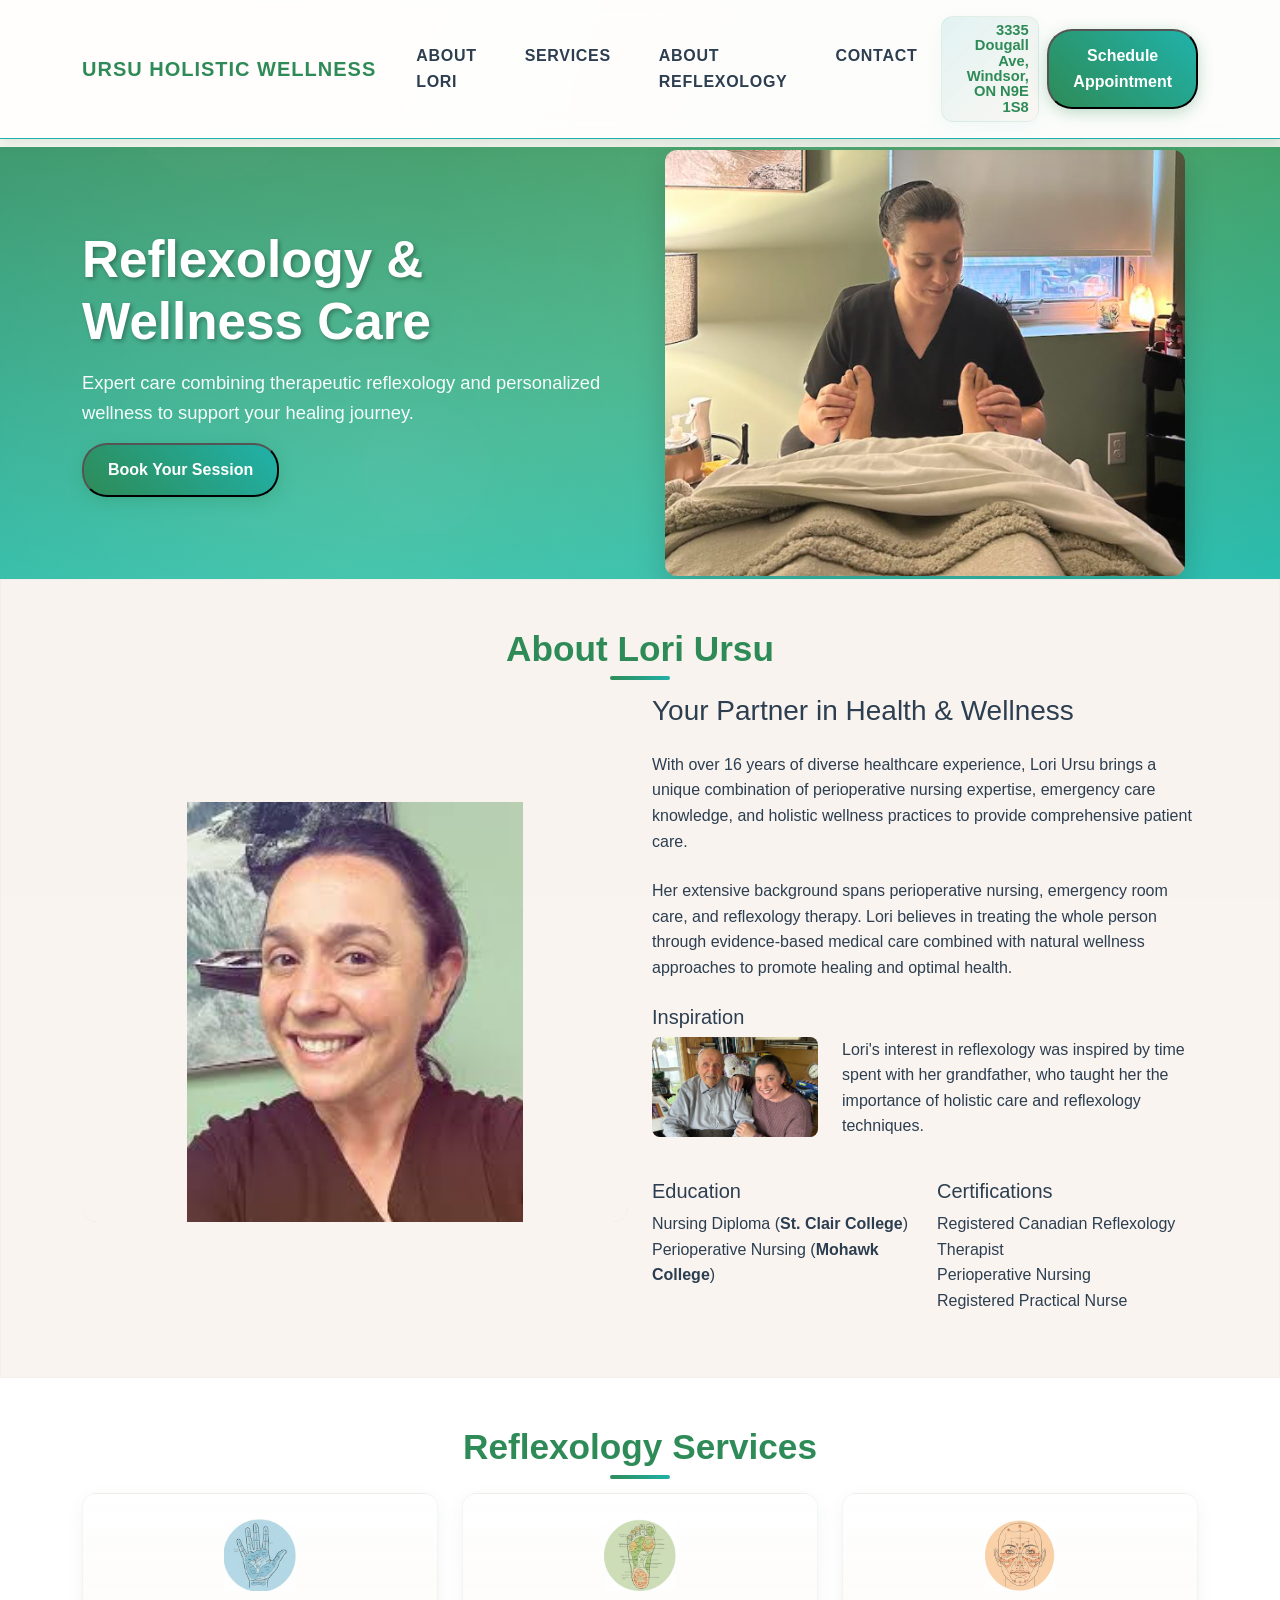
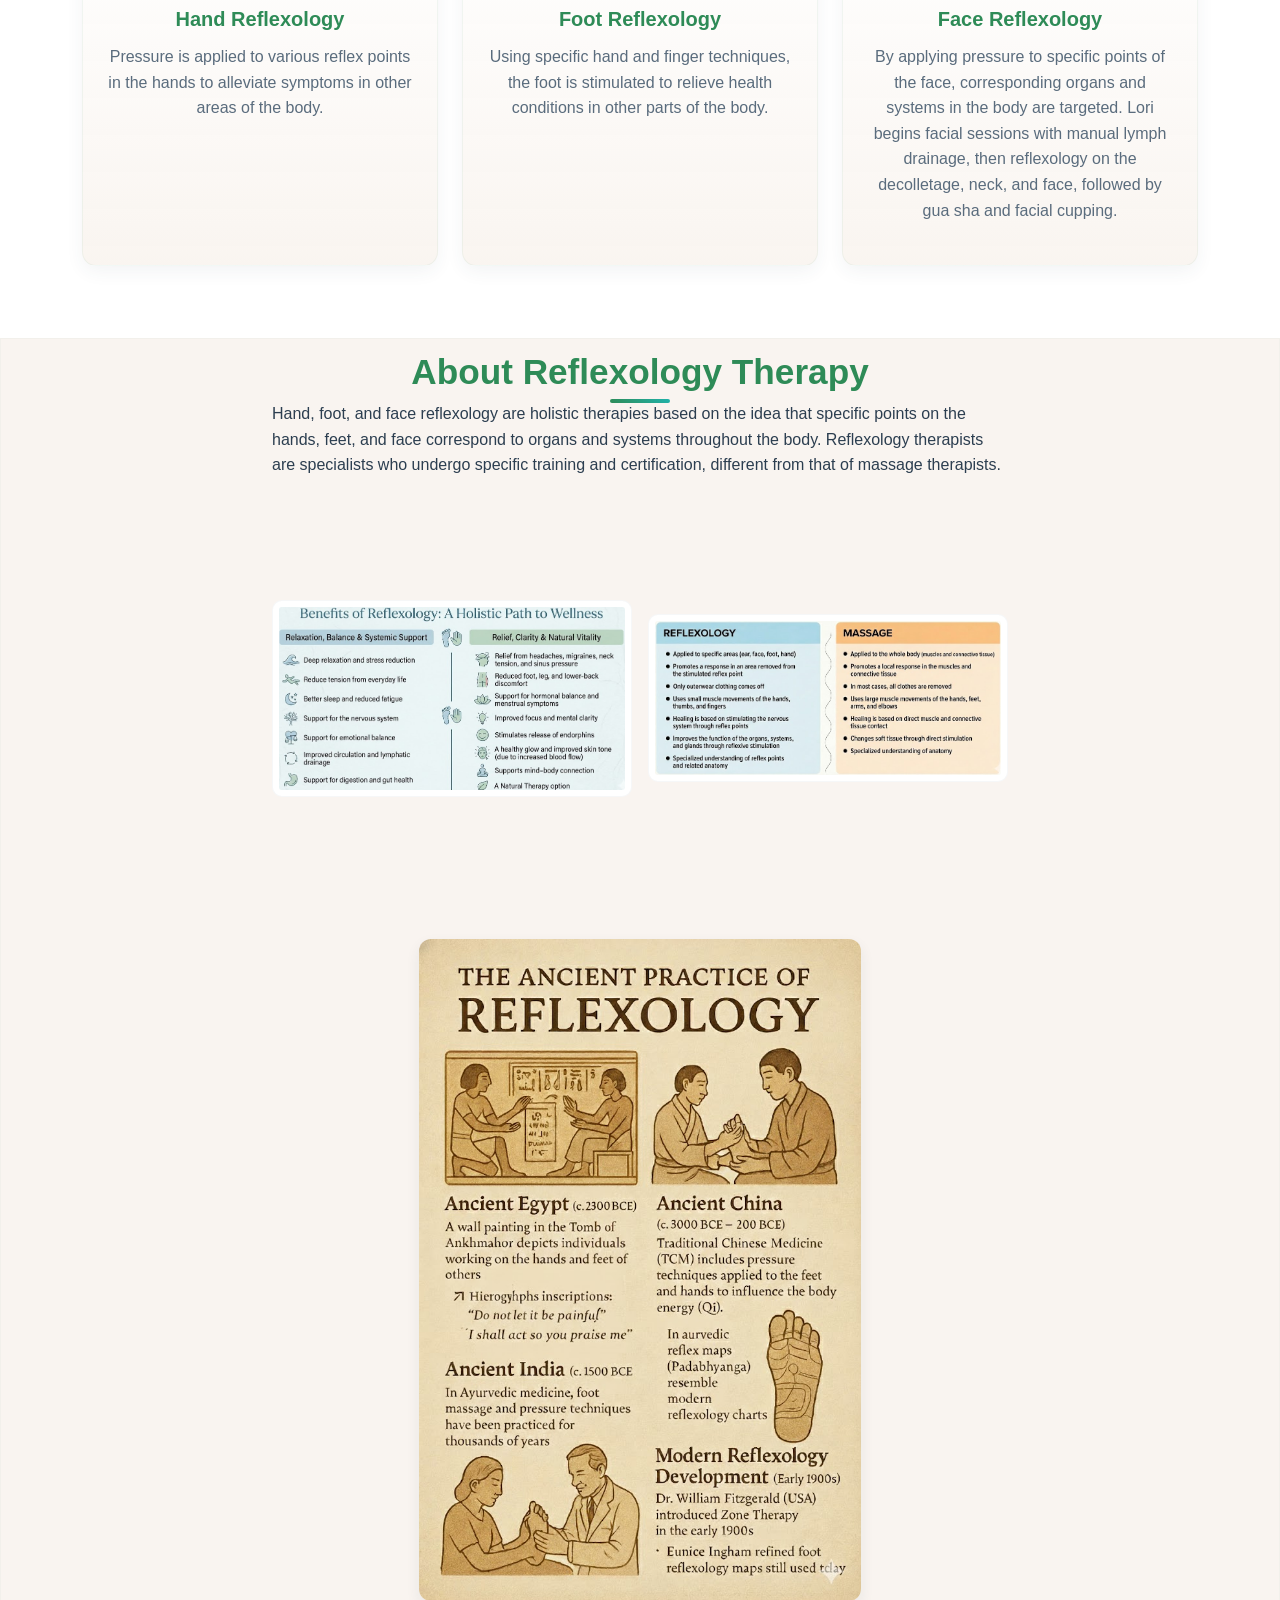
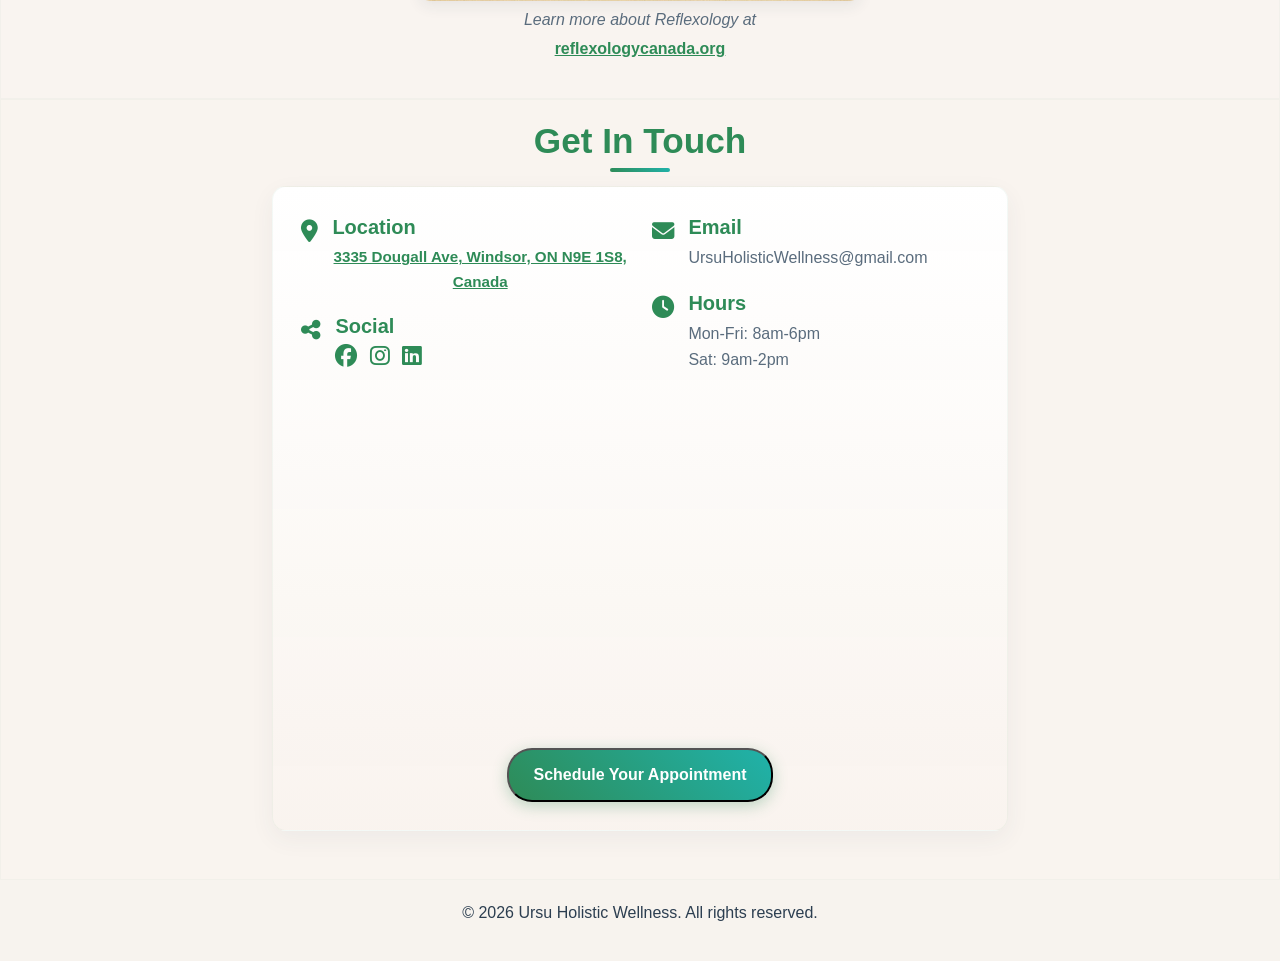
==== commit 730058d8: "JaneApp launch updated links to real janeapp creation. Updated 'About reflexology' to 'reflexology t" ====
--- a/index.html
+++ b/index.html
@@ -16,50 +16,76 @@
       href="https://cdnjs.cloudflare.com/ajax/libs/font-awesome/6.4.0/css/all.min.css"
       rel="stylesheet"
     />
-    <link rel="stylesheet" href="style.css" />
+    <link rel="stylesheet" href="style.css?v=03182026" />
   </head>
   <body>
-    <a class="skip-link" href="#main-content">Skip to main content</a>
   <!-- Navigation -->
   <header role="banner">
   <nav class="navbar navbar-expand-lg fixed-top" role="navigation" aria-label="Primary navigation">
       <div class="container">
         <a class="navbar-brand" href="#home">Ursu Holistic Wellness</a>
 
-        <button
-          class="navbar-toggler"
-          type="button"
-          data-bs-toggle="collapse"
-          data-bs-target="#navbarNav"
-          aria-controls="navbarNav"
-          aria-expanded="false"
-          aria-label="Toggle navigation"
-        >
-          <span class="navbar-toggler-icon"></span>
-        </button>
-
-        <div class="collapse navbar-collapse" id="navbarNav">
-          <ul class="navbar-nav me-auto">
-            <li class="nav-item">
-              <a class="nav-link" href="#about">About</a>
-            </li>
-            <li class="nav-item">
-              <a class="nav-link" href="#services">Services</a>
-            </li>
-            <li class="nav-item">
-              <a class="nav-link" href="#reflexology">About Reflexology</a>
-            </li>
-            <li class="nav-item">
-              <a class="nav-link" href="#contact">Contact</a>
-            </li>
-          </ul>
-          <div class="d-flex align-items-center">
-            <button type="button" class="nav-address d-none d-md-block me-2" onclick="openMaps()" aria-label="Open address in maps" title="Open in Maps">3335 Dougall Ave,<br/>Windsor, ON N9E 1S8</button>
-            <button type="button" class="btn-schedule" onclick="openJaneApp()" aria-label="Schedule Appointment">Schedule Appointment</button>
-          </div>
+        <!-- Mobile row: keep brand above, then show compact address + toggler on one line -->
+        <div class="d-flex d-md-none align-items-center justify-content-between w-100">
+          <button type="button" class="nav-address-mobile" onclick="openMaps()" aria-label="Open address in maps" title="3335 Dougall Ave, Windsor, ON N9E 1S8">3335 Dougall Ave, Windsor</button>
+          <button
+            class="navbar-toggler"
+            type="button"
+            data-bs-toggle="collapse"
+            data-bs-target="#mobileNav"
+            aria-controls="mobileNav"
+            aria-expanded="false"
+            aria-label="Toggle navigation"
+          >
+            <span class="navbar-toggler-icon"></span>
+          </button>
+        </div>
+
+        <!-- Desktop nav links (visible md+). Kept inside the navbar for desktop layout. -->
+        <ul class="navbar-nav me-auto d-none d-md-flex">
+          <li class="nav-item">
+            <a class="nav-link" href="#about">About Lori</a>
+          </li>
+          <li class="nav-item">
+            <a class="nav-link" href="#services">Services</a>
+          </li>
+          <li class="nav-item">
+            <a class="nav-link" href="#reflexology">About Reflexology</a>
+          </li>
+          <li class="nav-item">
+            <a class="nav-link" href="#contact">Contact</a>
+          </li>
+        </ul>
+
+        <!-- Desktop controls: address + schedule (shown md+ only). Kept outside the collapse so the collapsed menu doesn't contain the address. -->
+        <div class="d-none d-md-flex align-items-center ms-auto">
+          <button type="button" class="nav-address me-2" onclick="openMaps()" aria-label="Open address in maps" title="Open in Maps">3335 Dougall Ave,<br/>Windsor, ON N9E 1S8</button>
+          <button type="button" class="btn-schedule d-none d-md-inline" onclick="openJaneApp()" aria-label="Schedule Appointment">Schedule Appointment</button>
         </div>
       </div>
   </nav>
+  <!-- Mobile collapse placed outside the fixed navbar so when it opens it pushes page content down instead of overlaying it -->
+  <div class="collapse d-md-none" id="mobileNav">
+    <div class="mobile-nav-panel bg-light p-3">
+      <ul class="navbar-nav">
+        <li class="nav-item">
+          <a class="nav-link" href="#about">About Lori</a>
+        </li>
+        <li class="nav-item">
+          <a class="nav-link" href="#services">Services</a>
+        </li>
+        <li class="nav-item">
+          <a class="nav-link" href="#reflexology">About Reflexology</a>
+        </li>
+        <li class="nav-item">
+          <a class="nav-link" href="#contact">Contact</a>
+        </li>
+      </ul>
+      <div class="mt-3">
+        <button type="button" class="btn-schedule w-100" onclick="openJaneApp()" aria-label="Schedule Appointment">Schedule Appointment</button>
+      </div>
+    </div>
+  </div>
   </header>
 
   <!-- Hero Section -->
@@ -146,7 +172,7 @@
                   <h5>Certifications</h5>
                 <p>
                   Registered Canadian Reflexology Therapist<br />Perioperative
-                  Nursing<br />Registered Practitioner Nurse
+                  Nursing<br />Registered Practical Nurse
                 </p>
               </div>
             </div>
@@ -200,7 +226,7 @@
     <!-- About Reflexology -->
     <section id="reflexology" class="section about-section">
       <div class="container">
-        <h2 class="section-title fade-in">About Reflexology</h2>
+        <h2 class="section-title fade-in">About Reflexology Therapy</h2>
         <div class="row">
           <div class="col-lg-8 mx-auto fade-in">
             <p>
@@ -328,7 +354,7 @@
       // Jane App Integration - Replace with actual Jane App URL
       function openJaneApp() {
         // Replace this URL with the actual Jane App booking link
-        window.open("https://your-jane-app-booking-link.com", "_blank");
+        window.open("https://loriursuholisticwellness.janeapp.com/", "_blank");
       }
 
       // Open maps/directions. Uses Apple Maps on iOS and Google Maps otherwise.
@@ -406,13 +432,124 @@
       // Mobile menu close on link click
       document.querySelectorAll(".nav-link").forEach((link) => {
         link.addEventListener("click", () => {
-          const navbarCollapse = document.querySelector(".navbar-collapse");
-          if (navbarCollapse.classList.contains("show")) {
+          const navbarCollapse = document.getElementById('mobileNav') || document.querySelector(".navbar-collapse");
+          if (navbarCollapse && navbarCollapse.classList.contains("show")) {
             const bsCollapse = new bootstrap.Collapse(navbarCollapse);
             bsCollapse.hide();
           }
         });
       });
+
+      // Close mobile menu when tapping/clicking the main content area (useful on phones)
+      (function() {
+        const main = document.getElementById('main-content');
+        const navbarCollapse = document.getElementById('mobileNav') || document.querySelector('.navbar-collapse');
+        if (!main || !navbarCollapse) return;
+
+        function hideIfOpen(e) {
+          // If the navbar isn't open, nothing to do
+          if (!navbarCollapse.classList.contains('show')) return;
+          // Ignore clicks inside the navbar or on the toggler
+          if (e.target.closest('.navbar') || e.target.closest('.navbar-toggler') || e.target.closest('.navbar-collapse')) return;
+          // Otherwise close it
+          const bsCollapse = new bootstrap.Collapse(navbarCollapse);
+          bsCollapse.hide();
+        }
+
+        // Listen for both touchstart and click for snappy mobile response
+        main.addEventListener('touchstart', hideIfOpen, { passive: true });
+        main.addEventListener('click', hideIfOpen);
+      })();
+
+      // Floating mobile Schedule button: show when hero CTA scrolls out of view
+      (function() {
+        // Only run on mobile (md breakpoint and below)
+        const isMobile = () => window.matchMedia('(max-width: 767.98px)').matches;
+        const heroCTA = document.querySelector('#home .btn-schedule');
+        if (!heroCTA) return;
+
+        // Create the floating button markup and insert into DOM
+        const floatBtn = document.createElement('button');
+        floatBtn.id = 'floatingSchedule';
+        floatBtn.className = 'floating-schedule d-md-none';
+        floatBtn.setAttribute('aria-label', 'Schedule Appointment');
+        floatBtn.type = 'button';
+        floatBtn.innerHTML = 'Schedule';
+        floatBtn.addEventListener('click', function () { openJaneApp(); });
+        document.body.appendChild(floatBtn);
+
+        // Use IntersectionObserver to watch the hero CTA visibility
+        const observer = new IntersectionObserver((entries) => {
+          entries.forEach(entry => {
+            if (!isMobile()) {
+              // ensure hidden on desktop
+              floatBtn.classList.remove('show');
+              return;
+            }
+            // If the CTA is NOT intersecting, show the floating button
+            if (!entry.isIntersecting) {
+              floatBtn.classList.add('show');
+            } else {
+              floatBtn.classList.remove('show');
+            }
+          });
+        }, { threshold: 0 });
+
+        observer.observe(heroCTA);
+
+        // Also hide/show on resize to respect breakpoint changes
+        window.addEventListener('resize', function () {
+          if (!isMobile()) {
+            floatBtn.classList.remove('show');
+          } else {
+            // trigger observer callback by unobserving/observing
+            observer.unobserve(heroCTA);
+            observer.observe(heroCTA);
+          }
+        });
+      })();
+
+      // When the mobile navbar opens, hide the persistent mobile address (so it doesn't appear inside the panel)
+      // and push the main content down by the menu height so the panel doesn't overlay content.
+      (function() {
+        const navbarCollapse = document.getElementById('mobileNav') || document.querySelector('.navbar-collapse');
+        const navAddressMobile = document.querySelector('.nav-address-mobile');
+        const main = document.getElementById('main-content');
+        if (!navbarCollapse || !main) return;
+
+        // Helper to detect mobile (Bootstrap md breakpoint)
+        const isMobile = () => window.matchMedia('(max-width: 767.98px)').matches;
+
+        // When the collapse has fully opened, hide the mobile address and prevent background scroll.
+        // For the dedicated #mobileNav we keep the panel fixed under the navbar so it doesn't require scrolling to open.
+        navbarCollapse.addEventListener('shown.bs.collapse', function () {
+          if (!isMobile()) return;
+          // hide the floating mobile address while the menu is open (prevents duplicate appearance)
+          if (navAddressMobile) navAddressMobile.style.display = 'none';
+          // If this is the mobileNav panel, add a body class to prevent background scrolling
+          if (navbarCollapse.id === 'mobileNav') {
+            document.body.classList.add('mobile-nav-open');
+          }
+        });
+
+        // Before the collapse starts closing, restore the address (so it reappears immediately)
+        navbarCollapse.addEventListener('hide.bs.collapse', function () {
+          if (!isMobile()) return;
+          if (navAddressMobile) navAddressMobile.style.display = '';
+          if (navbarCollapse.id === 'mobileNav') {
+            document.body.classList.remove('mobile-nav-open');
+          }
+        });
+
+        // After the collapse finishes closing, ensure any temporary layout changes are cleared
+        navbarCollapse.addEventListener('hidden.bs.collapse', function () {
+          if (!isMobile()) return;
+          if (navbarCollapse.id !== 'mobileNav') {
+            // Legacy behavior: if we used to add margins for a different collapse, clear them
+            main.style.marginTop = '';
+          }
+        });
+      })();
     </script>
   </body>
 </html>
--- a/style.css
+++ b/style.css
@@ -59,28 +59,7 @@
     padding-top: calc(var(--nav-offset) + 8px);
 }
 
-/* Skip link (hidden until focused) */
-.skip-link {
-    position: absolute;
-    left: -999px;
-    top: auto;
-    width: 1px;
-    height: 1px;
-    overflow: hidden;
-}
-.skip-link:focus {
-    position: fixed;
-    left: 12px;
-    top: 12px;
-    width: auto;
-    height: auto;
-    padding: 0.5rem 0.75rem;
-    background: white;
-    color: var(--dark-text);
-    border-radius: 4px;
-    box-shadow: 0 4px 12px rgba(0,0,0,0.12);
-    z-index: 2000;
-}
+/* skip-link removed per user request */
 
 /* Focus styles for keyboard users */
 .btn-schedule:focus,
@@ -420,6 +399,139 @@
     .reflex-col-image {
         height: auto;
         width: 100%;
+    }
+
+    /* Increase spacing on small screens to avoid the benefits image
+       overlapping the preceding paragraph. Keep changes scoped to
+       #reflexology so other sections are not affected. */
+    #reflexology .my-4 {
+        margin-top: 1rem !important;
+        margin-bottom: 1rem !important;
+    }
+    #reflexology p {
+        margin-bottom: 0.9rem;
+    }
+    #reflexology .reflex-figure {
+        margin-bottom: 0.75rem;
+    }
+    #reflexology .reflex-image {
+        margin-top: 0.75rem;
+        margin-bottom: 0.75rem;
+    }
+}
+
+/* Tidy mobile header: reduce navbar height and align brand/address/toggler
+   on a single row; keep desktop unaffected. */
+@media (max-width: 767px) {
+    .navbar {
+        padding: 0.45rem 0 !important; /* reduce vertical padding on phones */
+    }
+    /* stronger specificity to override Bootstrap defaults on some devices */
+    nav.navbar .container {
+        display: flex !important;
+        align-items: center !important;
+        gap: 0.5rem !important;
+        flex-wrap: nowrap !important;
+    }
+    /* Brand may wrap to two lines at word boundaries */
+    .navbar-brand {
+        white-space: normal;
+        overflow: visible;
+        word-break: normal;
+        overflow-wrap: normal;
+        max-width: 48%;
+        font-size: 1.02rem;
+        line-height: 1.05;
+        margin-right: 0.25rem;
+        display: inline-block;
+        vertical-align: middle;
+        padding: 0 0.15rem;
+    }
+
+    /* Ensure the mobile address sits between brand and toggler, doesn't push
+       the header taller, and can use up to two lines. */
+    .d-flex.d-md-none {
+        margin-left: 0 !important; /* override ms-auto */
+        order: 2 !important;
+        display: inline-flex !important;
+        align-items: center !important;
+        align-self: center !important;
+        padding-left: 0.15rem;
+    }
+
+    /* Keep the toggler at the far right */
+    .navbar-toggler {
+        order: 3 !important;
+        margin-left: auto !important;
+        align-self: center !important;
+        padding: 0.35rem 0.5rem !important;
+    }
+
+    .nav-address-mobile {
+        display: inline-flex !important;
+        align-items: center !important;
+        padding: 0.08rem 0.35rem !important;
+        font-size: 0.88rem !important;
+        max-width: 46% !important;
+        white-space: normal !important; /* allow wrapping */
+        line-height: 1.05 !important;
+        border-radius: 8px !important;
+        box-sizing: border-box !important;
+        overflow: hidden !important;
+        align-self: center !important;
+        text-align: left !important;
+    }
+}
+
+
+/* Mobile-only header address and compact schedule button styles.
+   Desktop layout is preserved — these classes are d-md-none in HTML. */
+.nav-address-mobile {
+    display: inline-block;
+    background: linear-gradient(135deg, rgba(224,242,241,0.98), rgba(250,246,241,0.96));
+    color: var(--primary-color);
+    border: 1px solid rgba(46,139,87,0.06);
+    padding: 0.25rem 0.5rem;
+    border-radius: 10px;
+    font-weight: 600;
+    font-size: 0.88rem;
+    text-align: left;
+    max-width: 62vw; /* keep it compact next to the toggler */
+    white-space: nowrap;
+    overflow: hidden;
+    text-overflow: ellipsis;
+}
+
+/* Hide mobile-only address on md+ so desktop remains unchanged */
+@media (min-width: 768px) {
+    .nav-address-mobile { display: none; }
+}
+
+/* Make the brand wrap to two lines and allow the mobile address to occupy
+   up to two lines so the header reads evenly on phones. Keep desktop
+   unaffected. */
+@media (max-width: 767px) {
+    .navbar .container {
+        display: flex;
+        align-items: center;
+        gap: 0.5rem;
+    }
+    .navbar-brand {
+        /* Allow wrapping at word boundaries (no mid-word breaks) */
+        white-space: normal;
+        overflow: visible;
+        word-break: normal;
+        overflow-wrap: normal;
+        max-width: 48%;
+        font-size: 1.02rem;
+        line-height: 1.05;
+    }
+    .nav-address-mobile {
+        max-width: 48%;
+        white-space: normal; /* allow wrapping */
+        overflow: visible;
+        display: inline-block;
+        line-height: 1.1;
     }
 }
 
@@ -580,3 +692,65 @@
     z-index: -1;
 }
 
+/* Floating Schedule button for mobile: appears when the hero CTA is scrolled out of view */
+.floating-schedule {
+    position: fixed;
+    right: 16px;
+    bottom: calc(16px + env(safe-area-inset-bottom));
+    z-index: 1100; /* above nav and other content */
+    border-radius: 28px;
+    padding: 0.7rem 1rem;
+    background: linear-gradient(45deg, var(--primary-color), var(--accent-color));
+    color: white;
+    box-shadow: 0 10px 30px rgba(46,139,87,0.18);
+    border: none;
+    font-weight: 700;
+    display: inline-flex;
+    align-items: center;
+    gap: 0.5rem;
+    opacity: 0;
+    transform: translateY(8px);
+    transition: opacity 220ms ease, transform 220ms ease;
+}
+.floating-schedule.show {
+    opacity: 1;
+    transform: translateY(0);
+}
+
+/* Mobile-only: hide on md+ so desktop is unaffected */
+@media (min-width: 768px) {
+    .floating-schedule { display: none !important; }
+}
+
+/* Floating schedule focus style (match .btn-schedule focus) */
+.floating-schedule:focus,
+.floating-schedule:focus-visible {
+    outline: 3px solid #000; /* black outline like .btn-schedule */
+    outline-offset: 3px;
+    box-shadow: 0 6px 18px rgba(0,0,0,0.18);
+}
+.floating-schedule:hover { transform: translateY(-2px); }
+
+/* Mobile nav panel: keep it fixed below the navbar so opening doesn't require scrolling */
+@media (max-width: 767px) {
+    #mobileNav .mobile-nav-panel {
+        position: fixed;
+        top: calc(var(--nav-offset));
+        left: 0;
+        right: 0;
+        bottom: 0;
+        height: calc(100vh - var(--nav-offset));
+        overflow-y: auto;
+        z-index: 1049;
+        background: linear-gradient(180deg, rgba(255,255,255,0.98), rgba(249,244,239,0.96));
+        padding: 1rem 1rem calc(24px + env(safe-area-inset-bottom));
+        box-shadow: 0 10px 30px rgba(46,139,87,0.12);
+    }
+
+    /* When mobile nav is open we prevent body from scrolling under it */
+    body.mobile-nav-open {
+        overflow: hidden;
+        touch-action: none;
+    }
+}
+
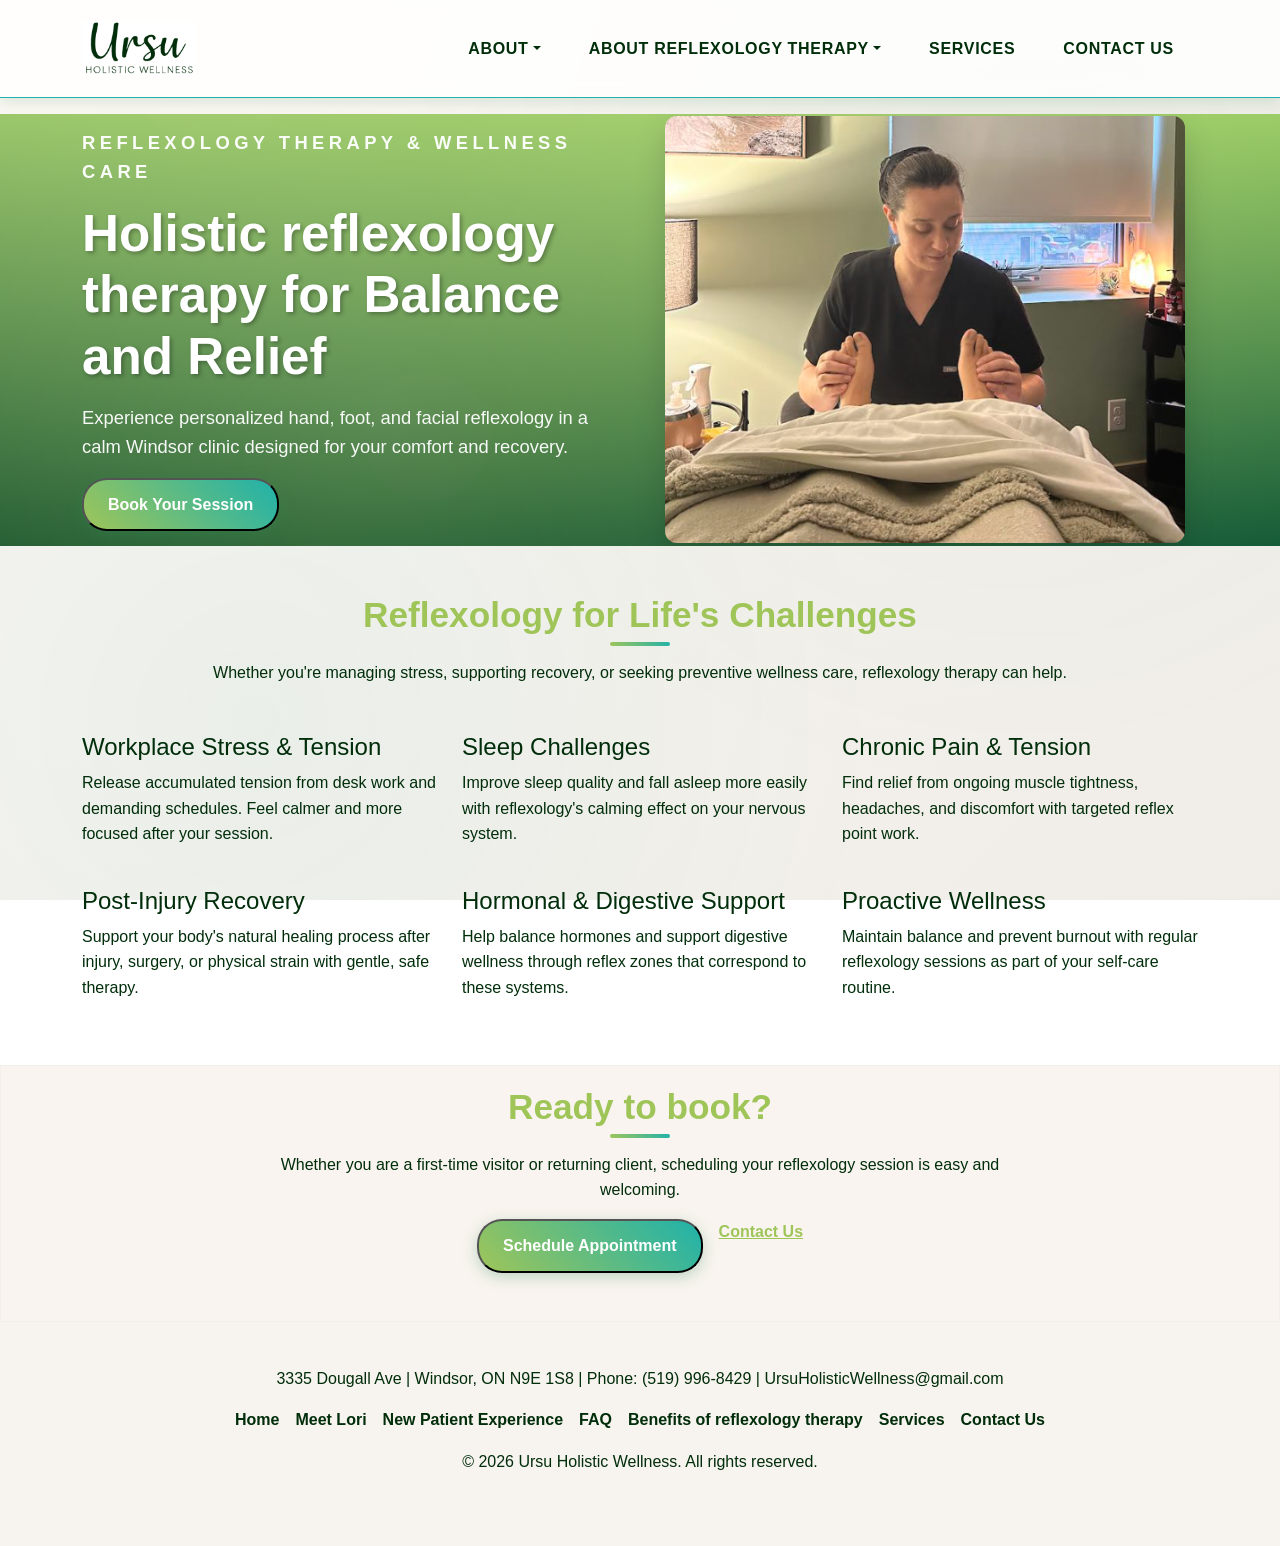
==== commit 59509791: "First pass new pages about lori, new patient experience, frequently asked question, about reflexolog" ====
--- a/index.html
+++ b/index.html
@@ -1,363 +1,116 @@
-<!DOCTYPE html>
+﻿﻿<!DOCTYPE html>
 <html lang="en">
   <head>
     <meta charset="UTF-8" />
     <meta name="viewport" content="width=device-width, initial-scale=1.0" />
-    <title>Ursu Holistic Wellness | Reflexology in Windsor, ON</title>
+    <title>Ursu Holistic Wellness | reflexology therapy in Windsor, ON</title>
     <meta
       name="description"
-      content="Ursu Holistic Wellness offers professional reflexology services including hand, foot, and facial reflexology in Windsor, Ontario. Book your wellness session today."
+      content="Ursu Holistic Wellness offers professional reflexology services in Windsor, Ontario. Discover holistic care for hand, foot, and facial reflexology."
     />
-    <link
-      href="https://cdnjs.cloudflare.com/ajax/libs/bootstrap/5.3.0/css/bootstrap.min.css"
-      rel="stylesheet"
-    />
-    <link
-      href="https://cdnjs.cloudflare.com/ajax/libs/font-awesome/6.4.0/css/all.min.css"
-      rel="stylesheet"
-    />
+    <link href="https://cdnjs.cloudflare.com/ajax/libs/bootstrap/5.3.0/css/bootstrap.min.css" rel="stylesheet" />
+    <link href="https://cdnjs.cloudflare.com/ajax/libs/font-awesome/6.4.0/css/all.min.css" rel="stylesheet" />
     <link rel="stylesheet" href="style.css?v=03182026" />
   </head>
   <body>
-  <!-- Navigation -->
-  <header role="banner">
-  <nav class="navbar navbar-expand-lg fixed-top" role="navigation" aria-label="Primary navigation">
-      <div class="container">
-        <a class="navbar-brand" href="#home">Ursu Holistic Wellness</a>
+    <div id="site-header"></div>
 
-        <!-- Mobile row: keep brand above, then show compact address + toggler on one line -->
-        <div class="d-flex d-md-none align-items-center justify-content-between w-100">
-          <button type="button" class="nav-address-mobile" onclick="openMaps()" aria-label="Open address in maps" title="3335 Dougall Ave, Windsor, ON N9E 1S8">3335 Dougall Ave, Windsor</button>
-          <button
-            class="navbar-toggler"
-            type="button"
-            data-bs-toggle="collapse"
-            data-bs-target="#mobileNav"
-            aria-controls="mobileNav"
-            aria-expanded="false"
-            aria-label="Toggle navigation"
-          >
-            <span class="navbar-toggler-icon"></span>
-          </button>
-        </div>
-
-        <!-- Desktop nav links (visible md+). Kept inside the navbar for desktop layout. -->
-        <ul class="navbar-nav me-auto d-none d-md-flex">
-          <li class="nav-item">
-            <a class="nav-link" href="#about">About Lori</a>
-          </li>
-          <li class="nav-item">
-            <a class="nav-link" href="#services">Services</a>
-          </li>
-          <li class="nav-item">
-            <a class="nav-link" href="#reflexology">About Reflexology</a>
-          </li>
-          <li class="nav-item">
-            <a class="nav-link" href="#contact">Contact</a>
-          </li>
-        </ul>
-
-        <!-- Desktop controls: address + schedule (shown md+ only). Kept outside the collapse so the collapsed menu doesn't contain the address. -->
-        <div class="d-none d-md-flex align-items-center ms-auto">
-          <button type="button" class="nav-address me-2" onclick="openMaps()" aria-label="Open address in maps" title="Open in Maps">3335 Dougall Ave,<br/>Windsor, ON N9E 1S8</button>
-          <button type="button" class="btn-schedule d-none d-md-inline" onclick="openJaneApp()" aria-label="Schedule Appointment">Schedule Appointment</button>
-        </div>
-      </div>
-  </nav>
-  <!-- Mobile collapse placed outside the fixed navbar so when it opens it pushes page content down instead of overlaying it -->
-  <div class="collapse d-md-none" id="mobileNav">
-    <div class="mobile-nav-panel bg-light p-3">
-      <ul class="navbar-nav">
-        <li class="nav-item">
-          <a class="nav-link" href="#about">About Lori</a>
-        </li>
-        <li class="nav-item">
-          <a class="nav-link" href="#services">Services</a>
-        </li>
-        <li class="nav-item">
-          <a class="nav-link" href="#reflexology">About Reflexology</a>
-        </li>
-        <li class="nav-item">
-          <a class="nav-link" href="#contact">Contact</a>
-        </li>
-      </ul>
-      <div class="mt-3">
-        <button type="button" class="btn-schedule w-100" onclick="openJaneApp()" aria-label="Schedule Appointment">Schedule Appointment</button>
-      </div>
-    </div>
-  </div>
-  </header>
-
-  <!-- Hero Section -->
-  <main id="main-content">
-  <section id="home" class="hero" tabindex="-1">
-      <div class="container">
-        <div class="row align-items-center">
-          <div class="col-lg-6">
-            <div class="hero-content fade-in">
-              <h1>Reflexology & Wellness Care</h1>
-              <p>
-                Expert care combining therapeutic reflexology and personalized wellness to support your healing journey.
-              </p>
-              <button type="button" class="btn-schedule me-3" onclick="openJaneApp()" aria-label="Book Your Session">Book Your Session</button>
+    <main id="main-content">
+      <section id="home" class="hero" tabindex="-1">
+        <div class="container">
+          <div class="row align-items-center">
+            <div class="col-lg-6">
+              <div class="hero-content fade-in">
+                <p class="eyebrow">reflexology therapy & Wellness Care</p>
+                <h1>Holistic reflexology therapy for Balance and Relief</h1>
+                <p>Experience personalized hand, foot, and facial reflexology in a calm Windsor clinic designed for your comfort and recovery.</p>
+                <button type="button" class="btn-schedule me-3" onclick="openJaneApp()" aria-label="Book Your Session">Book Your Session</button>
+              </div>
             </div>
-          </div>
-
-            <!-- hero now contains core messaging and (on md+) a supporting image to the right -->
             <div class="col-lg-6 d-none d-md-flex justify-content-center">
               <div class="hero-image-wrapper">
                 <img src="images/LoriWorkingOnFeet.png" alt="Lori working on feet" class="hero-image" />
               </div>
             </div>
+          </div>
         </div>
-      </div>
-    </section>
+      </section>
 
-    <!-- About Section -->
-    <section id="about" class="section about-section">
-      <div class="container">
-        <h2 class="section-title fade-in">About Lori Ursu</h2>
-        <div class="row align-items-center">
-          <div class="col-lg-6 fade-in">
-            <div class="photo-wrapper">
-              <a href="images/lori cover photo.jpeg" target="_blank" rel="noopener">
-                <img
-                  src="images/lori cover photo.jpeg"
-                  alt="Lori Ursu - Health & Wellness"
-                  class="about-photo clickable-image"
-                />
-              </a>
-            </div>
+      <section id="conditions-summary" class="section">
+        <div class="container">
+          <div class="text-center fade-in">
+            <h2 class="section-title">Reflexology for Life's Challenges</h2>
+            <p>Whether you're managing stress, supporting recovery, or seeking preventive wellness care, reflexology therapy can help.</p>
           </div>
-          <div class="col-lg-6 fade-in">
-            <h3 class="mb-4">Your Partner in Health & Wellness</h3>
-            <p class="mb-4">
-              With over 16 years of diverse healthcare experience, Lori Ursu
-              brings a unique combination of perioperative nursing expertise,
-              emergency care knowledge, and holistic wellness practices to
-              provide comprehensive patient care.
-            </p>
-            <p class="mb-4">
-              Her extensive background spans perioperative nursing, emergency
-              room care, and reflexology therapy. Lori believes in treating the
-              whole person through evidence-based medical care combined with
-              natural wellness approaches to promote healing and optimal health.
-            </p>
-            <!-- Inspiration: grandfather image -->
-            <div class="inspiration mb-4">
-              <h5>Inspiration</h5>
-              <div class="row">
-                <div class="col-4">
-                  <!-- Image: Lori and her grandfather (click to open full image) -->
-                  <a href="images/LoriAndGrandfather.png" target="_blank" rel="noopener">
-                    <img src="images/LoriAndGrandfather.png" alt="Lori's grandfather" class="about-thumb clickable-image" />
-                  </a>
-                </div>
-                <div class="col-8">
-                  <p>
-                    Lori's interest in reflexology was inspired by time spent with her grandfather, who taught her the importance of holistic care and reflexology techniques.
-                  </p>
-                </div>
+          <div class="row mt-4 g-4">
+            <div class="col-lg-4 col-md-6 fade-in">
+              <div class="condition-card">
+                <h4>Workplace Stress & Tension</h4>
+                <p>Release accumulated tension from desk work and demanding schedules. Feel calmer and more focused after your session.</p>
               </div>
             </div>
-            <div class="row">
-              <div class="col-6">
-                  <h5>Education</h5>
-                <p>
-                  Nursing Diploma (<b>St. Clair College</b>)<br />Perioperative
-                  Nursing (<b>Mohawk College</b>)
-                </p>
+            <div class="col-lg-4 col-md-6 fade-in">
+              <div class="condition-card">
+                <h4>Sleep Challenges</h4>
+                <p>Improve sleep quality and fall asleep more easily with reflexology's calming effect on your nervous system.</p>
               </div>
-              <div class="col-6">
-                  <h5>Certifications</h5>
-                <p>
-                  Registered Canadian Reflexology Therapist<br />Perioperative
-                  Nursing<br />Registered Practical Nurse
-                </p>
+            </div>
+            <div class="col-lg-4 col-md-6 fade-in">
+              <div class="condition-card">
+                <h4>Chronic Pain & Tension</h4>
+                <p>Find relief from ongoing muscle tightness, headaches, and discomfort with targeted reflex point work.</p>
+              </div>
+            </div>
+            <div class="col-lg-4 col-md-6 fade-in">
+              <div class="condition-card">
+                <h4>Post-Injury Recovery</h4>
+                <p>Support your body's natural healing process after injury, surgery, or physical strain with gentle, safe therapy.</p>
+              </div>
+            </div>
+            <div class="col-lg-4 col-md-6 fade-in">
+              <div class="condition-card">
+                <h4>Hormonal & Digestive Support</h4>
+                <p>Help balance hormones and support digestive wellness through reflex zones that correspond to these systems.</p>
+              </div>
+            </div>
+            <div class="col-lg-4 col-md-6 fade-in">
+              <div class="condition-card">
+                <h4>Proactive Wellness</h4>
+                <p>Maintain balance and prevent burnout with regular reflexology sessions as part of your self-care routine.</p>
               </div>
             </div>
           </div>
         </div>
-      </div>
-    </section>
+      </section>
 
-    <!-- Services Section (Reflexology) -->
-    <section id="services" class="section">
-      <div class="container">
-        <h2 class="section-title fade-in">Reflexology Services</h2>
-        <div class="row">
-          <div class="col-lg-4 col-md-6 mb-4">
-            <div class="service-card fade-in" tabindex="0">
-              <div class="service-icon">
-                <img src="images/HandReflexology_Bubble.png" alt="Hand reflexology" class="service-bubble" />
-              </div>
-              <h4>Hand Reflexology</h4>
-              <p>
-                Pressure is applied to various reflex points in the hands to alleviate symptoms in other areas of the body.
-              </p>
-            </div>
-          </div>
-          <div class="col-lg-4 col-md-6 mb-4">
-            <div class="service-card fade-in" tabindex="0">
-              <div class="service-icon">
-                <img src="images/FootReflexology_Bubble.png" alt="Foot reflexology" class="service-bubble" />
-              </div>
-              <h4>Foot Reflexology</h4>
-              <p>
-                Using specific hand and finger techniques, the foot is stimulated to relieve health conditions in other parts of the body.
-              </p>
-            </div>
-          </div>
-          <div class="col-lg-4 col-md-6 mb-4">
-            <div class="service-card fade-in" tabindex="0">
-              <div class="service-icon">
-                <img src="images/Face_Reflexology_Bubble.png" alt="Face reflexology" class="service-bubble" />
-              </div>
-              <h4>Face Reflexology</h4>
-              <p>
-                By applying pressure to specific points of the face, corresponding organs and systems in the body are targeted. Lori begins facial sessions with manual lymph drainage, then reflexology on the decolletage, neck, and face, followed by gua sha and facial cupping.
-              </p>
-            </div>
-          </div>
-        </div>
-      </div>
-    </section>
-
-    <!-- About Reflexology -->
-    <section id="reflexology" class="section about-section">
-      <div class="container">
-        <h2 class="section-title fade-in">About Reflexology Therapy</h2>
-        <div class="row">
-          <div class="col-lg-8 mx-auto fade-in">
-            <p>
-              Hand, foot, and face reflexology are holistic therapies based on the idea that specific points on the hands, feet, and face correspond to organs and systems throughout the body. Reflexology therapists are specialists who undergo specific training and certification, different from that of massage therapists.
-            </p>
-            <!-- Benefits and comparison images — simplified (figure + caption) -->
-            <div class="my-4">
-              <div class="row g-3 align-items-center">
-                <figure class="col-md-6 text-center reflex-figure benefits-figure">
-                  <a href="images/Benefits_Of_Reflexology.png" target="_blank" rel="noopener">
-                    <img src="images/Benefits_Of_Reflexology.png" alt="Benefits of Reflexology" class="reflex-col-image clickable-image img-fluid" />
-                  </a>
-                </figure>
-                <figure class="col-md-6 text-center reflex-figure comparison-figure">
-                  <a href="images/Massage Vs Reflexology AI Generated.png" target="_blank" rel="noopener">
-                    <img src="images/Massage Vs Reflexology AI Generated.png" alt="Reflexology vs Massage" class="reflex-col-image clickable-image img-fluid" />
-                  </a>
-                </figure>
-              </div>
-            </div>
-
-            <!-- Ancient practice image (kept centered) -->
-            <div class="my-4 text-center">
-              <a href="images/Ancient_Reflexology.png" target="_blank" rel="noopener">
-                <img src="images/Ancient_Reflexology.png" alt="Ancient practice of reflexology" class="reflex-image clickable-image" />
-              </a>
-            </div>
-
-            <!-- Moved and restyled reference link -->
-            <div class="reflex-more text-center mb-4">
-              <span class="muted-label">Learn more about Reflexology at</span>
-              <div><a class="reflex-link" href="https://www.reflexologycanada.org/en/" target="_blank" rel="noopener">reflexologycanada.org</a></div>
-            </div>
-          </div>
-        </div>
-      </div>
-    </section>
-
-  <!-- Testimonials removed per request -->
-
-  </main>
-
-  <!-- Contact Section -->
-    <section id="contact" class="section contact-section">
-      <div class="container">
-        <h2 class="section-title fade-in">Get In Touch</h2>
-        <div class="row">
-          <div class="col-lg-8 mx-auto">
-            <div class="contact-info fade-in">
-              <div class="row">
-                <div class="col-md-6">
-                  <div class="contact-item">
-                    <i class="fas fa-map-marker-alt"></i>
-                      <div>
-                        <h5>Location</h5>
-                        <p><button type="button" class="address-link" onclick="openMaps()" aria-label="Open location in maps">3335 Dougall Ave, Windsor, ON N9E 1S8, Canada</button></p>
-                      </div>
-                  </div>
-                  <div class="contact-item social-media">
-                    <i class="fas fa-share-alt"></i>
-                    <div>
-                      <h5>Social</h5>
-                      <p>
-                        <a href="#" target="_blank" aria-label="Facebook"><i class="fab fa-facebook fa-lg me-2"></i></a>
-                        <a href="#" target="_blank" aria-label="Instagram"><i class="fab fa-instagram fa-lg me-2"></i></a>
-                        <a href="#" target="_blank" aria-label="LinkedIn"><i class="fab fa-linkedin fa-lg"></i></a>
-                      </p>
-                    </div>
-                  </div>
-                </div>
-                <div class="col-md-6">
-                  <div class="contact-item">
-                    <i class="fas fa-envelope"></i>
-                    <div>
-                      <h5>Email</h5>
-                      <p>UrsuHolisticWellness@gmail.com</p>
-                    </div>
-                  </div>
-                  <div class="contact-item">
-                    <i class="fas fa-clock"></i>
-                    <div>
-                      <h5>Hours</h5>
-                      <p>Mon-Fri: 8am-6pm<br />Sat: 9am-2pm</p>
-                    </div>
-                  </div>
-                </div>
-              </div>
-              <div class="map-wrapper mt-4">
-                <iframe title="Map showing Ursu Holistic Wellness location" src="https://www.google.com/maps?q=3335+Dougall+Ave,+Windsor,+ON+N9E+1S8&output=embed" width="100%" height="300" style="border:0;border-radius:12px;" allowfullscreen="" loading="lazy"></iframe>
-              </div>
-              <div class="text-center mt-4">
-                <button type="button" class="btn-schedule" onclick="openJaneApp()" aria-label="Schedule Your Appointment">Schedule Your Appointment</button>
+      <section class="section contact-section">
+        <div class="container">
+          <div class="row align-items-center">
+            <div class="col-lg-8 mx-auto fade-in text-center">
+              <h2 class="section-title">Ready to book?</h2>
+              <p>Whether you are a first-time visitor or returning client, scheduling your reflexology session is easy and welcoming.</p>
+              <div class="d-flex flex-column flex-sm-row justify-content-center gap-3 mt-3">
+                <button type="button" class="btn-schedule" onclick="openJaneApp()" aria-label="Schedule Appointment">Schedule Appointment</button>
+                <a class="inline-link" href="contact-us.html">Contact Us</a>
               </div>
             </div>
           </div>
         </div>
-      </div>
-    </section>
+      </section>
+    </main>
 
-    <!-- Footer -->
-    <footer class="footer">
-      <div class="container">
-        <p>&copy; 2026 Ursu Holistic Wellness. All rights reserved.</p>
+        <footer class="footer">
+      <div class="container footer-top">
+        <div id="site-footer"></div>
       </div>
     </footer>
 
     <script src="https://cdnjs.cloudflare.com/ajax/libs/bootstrap/5.3.0/js/bootstrap.bundle.min.js"></script>
-    <script type="application/ld+json">
-    {
-      "@context": "https://schema.org",
-      "@type": "LocalBusiness",
-      "name": "Ursu Holistic Wellness",
-      "description": "Professional reflexology and holistic wellness services in Windsor, Ontario.",
-      "address": {
-        "@type": "PostalAddress",
-        "streetAddress": "3335 Dougall Ave",
-        "addressLocality": "Windsor",
-        "addressRegion": "ON",
-        "postalCode": "N9E 1S8",
-        "addressCountry": "CA"
-      }
-    }
-    </script>
     <script>
-      // Jane App Integration - Replace with actual Jane App URL
       function openJaneApp() {
-        // Replace this URL with the actual Jane App booking link
         window.open("https://loriursuholisticwellness.janeapp.com/", "_blank");
       }
 
-      // Open maps/directions. Uses Apple Maps on iOS and Google Maps otherwise.
       function openMaps() {
         const street = '3335 Dougall Ave';
         const city = 'Windsor';
@@ -366,190 +119,24 @@
         const dest = encodeURIComponent(`${street}, ${city}, ${region} ${postal}`);
         const ua = navigator.userAgent || navigator.vendor || window.opera;
         let url = `https://www.google.com/maps/dir/?api=1&destination=${dest}`;
-        // On iOS prefer Apple Maps
         if (/iPad|iPhone|iPod/.test(ua) && !window.MSStream) {
           url = `https://maps.apple.com/?daddr=${dest}`;
         }
         window.open(url, '_blank');
       }
 
-      // Smooth scrolling for navigation links with offset for fixed navbar
-      document.querySelectorAll('a[href^="#"]').forEach((anchor) => {
-        const href = anchor.getAttribute('href');
-        // ignore plain '#' anchors (social placeholders)
-        if (!href || href === "#") return;
-        anchor.addEventListener("click", function (e) {
-          e.preventDefault();
-          const target = document.querySelector(href);
-          // compute navbar height to offset the scroll so the heading is visible
-          const navbar = document.querySelector('.navbar');
-          const navbarHeight = navbar ? navbar.offsetHeight : parseInt(getComputedStyle(document.documentElement).getPropertyValue('--nav-offset')) || 80;
-          if (target) {
-            const targetY = target.getBoundingClientRect().top + window.pageYOffset - navbarHeight - 12; // small extra gap
-            window.scrollTo({ top: targetY, behavior: 'smooth' });
-          }
+      function openGoogleReview() {
+        window.open('https://www.google.com/maps/place/Ursu+Holistic+Wellness', '_blank');
+      }
+
+
+      window.addEventListener('load', function () {
+        document.querySelectorAll('.fade-in').forEach((el) => {
+          el.classList.add('visible');
         });
       });
-
-      // Fade in animation on scroll
-      const observerOptions = {
-        threshold: 0.1,
-        rootMargin: "0px 0px -50px 0px",
-      };
-
-      const observer = new IntersectionObserver(function (entries) {
-        entries.forEach((entry) => {
-          if (entry.isIntersecting) {
-            entry.target.classList.add("visible");
-          }
-        });
-      }, observerOptions);
-
-      // Observe all fade-in elements
-      document.querySelectorAll(".fade-in").forEach((el) => {
-        observer.observe(el);
-      });
-
-      // Initial setup: compute navbar height (used for CSS var and scroll offset), and fade-in hero
-      function updateNavOffset() {
-        const navbar = document.querySelector('.navbar');
-        const navHeight = navbar ? navbar.offsetHeight : 80;
-        document.documentElement.style.setProperty('--nav-offset', navHeight + 'px');
-      }
-
-      window.addEventListener('load', function () {
-        updateNavOffset();
-        // ensure hero content fades in
-        const heroContent = document.querySelector('.hero-content');
-        if (heroContent) heroContent.classList.add('visible');
-      });
-
-      // Update offset on resize in case navbar height changes (mobile toggle, font size, etc.)
-      window.addEventListener('resize', function () {
-        updateNavOffset();
-      });
-
-      // Mobile menu close on link click
-      document.querySelectorAll(".nav-link").forEach((link) => {
-        link.addEventListener("click", () => {
-          const navbarCollapse = document.getElementById('mobileNav') || document.querySelector(".navbar-collapse");
-          if (navbarCollapse && navbarCollapse.classList.contains("show")) {
-            const bsCollapse = new bootstrap.Collapse(navbarCollapse);
-            bsCollapse.hide();
-          }
-        });
-      });
-
-      // Close mobile menu when tapping/clicking the main content area (useful on phones)
-      (function() {
-        const main = document.getElementById('main-content');
-        const navbarCollapse = document.getElementById('mobileNav') || document.querySelector('.navbar-collapse');
-        if (!main || !navbarCollapse) return;
-
-        function hideIfOpen(e) {
-          // If the navbar isn't open, nothing to do
-          if (!navbarCollapse.classList.contains('show')) return;
-          // Ignore clicks inside the navbar or on the toggler
-          if (e.target.closest('.navbar') || e.target.closest('.navbar-toggler') || e.target.closest('.navbar-collapse')) return;
-          // Otherwise close it
-          const bsCollapse = new bootstrap.Collapse(navbarCollapse);
-          bsCollapse.hide();
-        }
-
-        // Listen for both touchstart and click for snappy mobile response
-        main.addEventListener('touchstart', hideIfOpen, { passive: true });
-        main.addEventListener('click', hideIfOpen);
-      })();
-
-      // Floating mobile Schedule button: show when hero CTA scrolls out of view
-      (function() {
-        // Only run on mobile (md breakpoint and below)
-        const isMobile = () => window.matchMedia('(max-width: 767.98px)').matches;
-        const heroCTA = document.querySelector('#home .btn-schedule');
-        if (!heroCTA) return;
-
-        // Create the floating button markup and insert into DOM
-        const floatBtn = document.createElement('button');
-        floatBtn.id = 'floatingSchedule';
-        floatBtn.className = 'floating-schedule d-md-none';
-        floatBtn.setAttribute('aria-label', 'Schedule Appointment');
-        floatBtn.type = 'button';
-        floatBtn.innerHTML = 'Schedule';
-        floatBtn.addEventListener('click', function () { openJaneApp(); });
-        document.body.appendChild(floatBtn);
-
-        // Use IntersectionObserver to watch the hero CTA visibility
-        const observer = new IntersectionObserver((entries) => {
-          entries.forEach(entry => {
-            if (!isMobile()) {
-              // ensure hidden on desktop
-              floatBtn.classList.remove('show');
-              return;
-            }
-            // If the CTA is NOT intersecting, show the floating button
-            if (!entry.isIntersecting) {
-              floatBtn.classList.add('show');
-            } else {
-              floatBtn.classList.remove('show');
-            }
-          });
-        }, { threshold: 0 });
-
-        observer.observe(heroCTA);
-
-        // Also hide/show on resize to respect breakpoint changes
-        window.addEventListener('resize', function () {
-          if (!isMobile()) {
-            floatBtn.classList.remove('show');
-          } else {
-            // trigger observer callback by unobserving/observing
-            observer.unobserve(heroCTA);
-            observer.observe(heroCTA);
-          }
-        });
-      })();
-
-      // When the mobile navbar opens, hide the persistent mobile address (so it doesn't appear inside the panel)
-      // and push the main content down by the menu height so the panel doesn't overlay content.
-      (function() {
-        const navbarCollapse = document.getElementById('mobileNav') || document.querySelector('.navbar-collapse');
-        const navAddressMobile = document.querySelector('.nav-address-mobile');
-        const main = document.getElementById('main-content');
-        if (!navbarCollapse || !main) return;
-
-        // Helper to detect mobile (Bootstrap md breakpoint)
-        const isMobile = () => window.matchMedia('(max-width: 767.98px)').matches;
-
-        // When the collapse has fully opened, hide the mobile address and prevent background scroll.
-        // For the dedicated #mobileNav we keep the panel fixed under the navbar so it doesn't require scrolling to open.
-        navbarCollapse.addEventListener('shown.bs.collapse', function () {
-          if (!isMobile()) return;
-          // hide the floating mobile address while the menu is open (prevents duplicate appearance)
-          if (navAddressMobile) navAddressMobile.style.display = 'none';
-          // If this is the mobileNav panel, add a body class to prevent background scrolling
-          if (navbarCollapse.id === 'mobileNav') {
-            document.body.classList.add('mobile-nav-open');
-          }
-        });
-
-        // Before the collapse starts closing, restore the address (so it reappears immediately)
-        navbarCollapse.addEventListener('hide.bs.collapse', function () {
-          if (!isMobile()) return;
-          if (navAddressMobile) navAddressMobile.style.display = '';
-          if (navbarCollapse.id === 'mobileNav') {
-            document.body.classList.remove('mobile-nav-open');
-          }
-        });
-
-        // After the collapse finishes closing, ensure any temporary layout changes are cleared
-        navbarCollapse.addEventListener('hidden.bs.collapse', function () {
-          if (!isMobile()) return;
-          if (navbarCollapse.id !== 'mobileNav') {
-            // Legacy behavior: if we used to add margins for a different collapse, clear them
-            main.style.marginTop = '';
-          }
-        });
-      })();
     </script>
+    <script src="header-loader.js"></script>
+    <script src="footer-loader.js"></script>
   </body>
 </html>
--- a/style.css
+++ b/style.css
@@ -1,9 +1,9 @@
 :root {
-    --primary-color: #2E8B57; /* Sea Green - calming but vibrant */
-    --secondary-color: #4682B4; /* Steel Blue */
+    --primary-color: #9FC559; /* Brand Light Green */
+    --secondary-color: #002D0A; /* Brand Dark Green */
     --accent-color: #20B2AA; /* Light Sea Green */
     --light-accent: #E0F2F1; /* Very light mint */
-    --dark-text: #2C3E50;
+    --dark-text: #002D0A; /* Using brand dark green for text for subtle integration */
     --light-text: #5A6C7D;
     --white: #FFFFFF;
     --gradient-bg: linear-gradient(135deg, #FAF7F2 0%, #F5F2ED 50%, #F0EDE8 100%);
@@ -19,8 +19,7 @@
 /* About photo */
 .about-photo {
     width: 100%;
-    height: 400px;
-    object-fit: cover;
+    height: auto;
     border-radius: 15px;
     transition: transform 0.3s ease, box-shadow 0.3s ease;
     box-shadow: 0 4px 15px rgba(0, 0, 0, 0.2);
@@ -34,13 +33,6 @@
 .about-photo:hover {
     transform: scale(1.05);
     box-shadow: 0 8px 25px rgba(0, 0, 0, 0.3);
-}
-
-/* Show the about cover photo less zoomed (contain) so it displays whole image by default */
-#about .about-photo {
-    object-fit: contain;
-    height: auto;
-    max-height: 420px;
 }
 
 .inspiration img {
@@ -95,6 +87,22 @@
   color: var(--primary-color) !important;
   text-transform: uppercase;
   transition: color 0.3s ease;
+}
+
+.nav-logo {
+  height: clamp(40px, 5vw, 65px);
+  width: auto;
+  margin-right: 0.75rem;
+  object-fit: contain;
+  transition: height 0.3s ease;
+}
+
+.nav-text-img {
+  height: clamp(30px, 4.5vw, 55px);
+  width: auto;
+  max-width: 100%;
+  object-fit: contain;
+  transition: height 0.3s ease;
 }
 
 .navbar-brand:hover {
@@ -144,7 +152,7 @@
 /* Hero Section */
 .hero {
     min-height: 48vh;
-    background: linear-gradient(rgba(46, 139, 87, 0.8), rgba(32, 178, 170, 0.8)),
+    background: linear-gradient(rgba(159, 197, 89, 0.85), rgba(0, 45, 10, 0.75)),
                 url('data:image/svg+xml,<svg xmlns="http://www.w3.org/2000/svg" viewBox="0 0 1200 800"><defs><linearGradient id="healthGrad" x1="0%" y1="0%" x2="100%" y2="100%"><stop offset="0%" style="stop-color:%2387CEEB;stop-opacity:1" /><stop offset="50%" style="stop-color:%2398FB98;stop-opacity:1" /><stop offset="100%" style="stop-color:%2340E0D0;stop-opacity:1" /></linearGradient></defs><rect width="1200" height="800" fill="url(%23healthGrad)"/><g opacity="0.1"><circle cx="200" cy="150" r="80" fill="white"/><circle cx="800" cy="300" r="120" fill="white"/><circle cx="400" cy="500" r="60" fill="white"/><circle cx="1000" cy="200" r="90" fill="white"/><circle cx="300" cy="700" r="100" fill="white"/><path d="M600,100 L650,150 L700,100 L750,150 L800,100" stroke="white" stroke-width="3" fill="none" opacity="0.3"/><path d="M100,400 Q300,350 500,400 Q700,450 900,400" stroke="white" stroke-width="4" fill="none" opacity="0.3"/></g></svg>') center/cover;
     display: flex;
     align-items: center;
@@ -439,13 +447,18 @@
         overflow: visible;
         word-break: normal;
         overflow-wrap: normal;
-        max-width: 48%;
+        max-width: 65%;
         font-size: 1.02rem;
         line-height: 1.05;
         margin-right: 0.25rem;
-        display: inline-block;
+        display: inline-flex;
+        align-items: center;
         vertical-align: middle;
         padding: 0 0.15rem;
+    }
+
+    .nav-logo {
+        margin-right: 0.4rem;
     }
 
     /* Ensure the mobile address sits between brand and toggler, doesn't push
@@ -522,12 +535,12 @@
         overflow: visible;
         word-break: normal;
         overflow-wrap: normal;
-        max-width: 48%;
+        max-width: 65%;
         font-size: 1.02rem;
         line-height: 1.05;
     }
     .nav-address-mobile {
-        max-width: 48%;
+        max-width: 32%;
         white-space: normal; /* allow wrapping */
         overflow: visible;
         display: inline-block;
@@ -592,6 +605,178 @@
     border: 1px solid rgba(46, 139, 87, 0.05);
 }
 
+.contact-sidebar {
+    background: linear-gradient(135deg, var(--primary-color), var(--secondary-color));
+    color: white;
+    border-radius: 24px;
+    padding: 2rem;
+    box-shadow: 0 22px 44px rgba(0, 45, 10, 0.18);
+}
+
+.contact-sidebar h2 {
+    margin-top: 0;
+    font-size: 2rem;
+    color: white;
+}
+
+.contact-sidebar p {
+    color: rgba(255,255,255,0.95);
+    line-height: 1.75;
+    margin-bottom: 1.6rem;
+}
+
+.contact-card,
+.contact-card-link {
+    display: block;
+    background: rgba(255,255,255,0.16);
+    border: 1px solid rgba(255,255,255,0.22);
+    border-radius: 18px;
+    padding: 1.3rem 1.25rem;
+    margin-bottom: 1rem;
+    text-decoration: none;
+    transition: transform 0.25s ease, background 0.25s ease, border-color 0.25s ease;
+}
+
+.contact-card-link:hover,
+.contact-card-link:focus {
+    background: rgba(255,255,255,0.26);
+    border-color: rgba(255,255,255,0.36);
+    transform: translateY(-2px);
+}
+
+.contact-card h3 {
+    color: #ffffff;
+    margin-bottom: 0.5rem;
+    font-size: 1rem;
+}
+
+.contact-card p,
+.contact-card-link p {
+    margin: 0;
+    color: rgba(255,255,255,0.9);
+    line-height: 1.6;
+}
+
+.contact-card-link h3 {
+    color: #ffffff;
+}
+
+.follow-us {
+    margin-top: 1.5rem;
+}
+
+.social-link {
+    display: inline-flex;
+    align-items: center;
+    gap: 0.75rem;
+    color: white;
+    font-weight: 700;
+    text-decoration: none;
+    border: 1px solid rgba(255,255,255,0.18);
+    padding: 0.9rem 1rem;
+    border-radius: 999px;
+    background: rgba(255,255,255,0.12);
+    transition: background 0.25s ease;
+}
+
+.social-link:hover,
+.social-link:focus {
+    background: rgba(255,255,255,0.22);
+    color: white;
+    text-decoration: none;
+}
+
+.contact-map-card {
+    background: white;
+    border-radius: 22px;
+    border: 1px solid rgba(46,139,87,0.08);
+    box-shadow: 0 18px 44px rgba(46,139,87,0.1);
+    overflow: hidden;
+}
+
+.contact-map-header {
+    display: flex;
+    justify-content: space-between;
+    align-items: center;
+    gap: 1rem;
+    padding: 1rem 1.25rem;
+    border-bottom: 1px solid rgba(159, 197, 89, 0.15);
+    background: rgba(159, 197, 89, 0.08);
+}
+
+.contact-map-header .map-label {
+    margin: 0 0 0.35rem;
+    color: var(--secondary-color);
+    font-weight: 700;
+    letter-spacing: 0.08em;
+    text-transform: uppercase;
+    font-size: 0.85rem;
+}
+
+.contact-map-header .map-copy {
+    margin: 0;
+    color: var(--dark-text);
+}
+
+.contact-map-card iframe {
+    width: 100%;
+    min-height: 360px;
+    border: none;
+}
+
+.contact-form-card {
+    background: white;
+    border-radius: 24px;
+    border: 1px solid rgba(46,139,87,0.08);
+    box-shadow: 0 18px 40px rgba(46,139,87,0.08);
+    padding: 2rem;
+}
+
+.contact-form-card h3 {
+    margin-bottom: 1rem;
+    color: var(--primary-color);
+}
+
+.contact-form-card p {
+    color: var(--light-text);
+    margin-bottom: 1.5rem;
+}
+
+.contact-form-card .form-control {
+    background: #f6fbfb;
+    border: 1px solid rgba(46,139,87,0.14);
+    border-radius: 14px;
+    padding: 1rem;
+    color: var(--dark-text);
+}
+
+.contact-form-card .form-control:focus {
+    border-color: var(--primary-color);
+    box-shadow: 0 0 0 0.2rem rgba(32,178,170,0.18);
+}
+
+.contact-form-card .form-check-input {
+    border-radius: 0.35rem;
+}
+
+.contact-form-card .privacy-note {
+    color: var(--light-text);
+    font-size: 0.92rem;
+    line-height: 1.6;
+}
+
+@media (max-width: 1199px) {
+    .contact-sidebar {
+        padding: 1.7rem;
+    }
+}
+
+@media (max-width: 767px) {
+    .contact-map-card iframe {
+        min-height: 260px;
+    }
+}
+
 /* inline address button inside contact area */
 .address-link {
     background: none;
@@ -672,7 +857,6 @@
         font-size: 1rem;
     }
     .section { padding: 2rem 0; }
-    .about-photo { height: 260px; }
     .service-card { padding: 1.5rem; }
     .contact-info { padding: 1.25rem; }
 }
@@ -754,3 +938,314 @@
     }
 }
 
+/* Dropdown and shared page styling */
+.dropdown-menu {
+    border-radius: 14px;
+    box-shadow: 0 18px 40px rgba(46,139,87,0.12);
+    border: 1px solid rgba(46,139,87,0.08);
+    background: rgba(255,255,255,0.98);
+}
+.dropdown-item {
+    color: var(--dark-text);
+    font-weight: 600;
+}
+.dropdown-item:hover,
+.dropdown-item:focus {
+    color: var(--primary-color);
+    background: rgba(32,178,170,0.08);
+}
+@media (min-width: 992px) {
+    .navbar .dropdown:hover .dropdown-menu {
+        display: block;
+    }
+}
+.eyebrow {
+    display: inline-block;
+    text-transform: uppercase;
+    letter-spacing: 0.24em;
+    color: var(--secondary-color);
+    font-weight: 700;
+    margin-bottom: 0.75rem;
+    font-size: 0.9rem;
+}
+.inline-link {
+    color: var(--primary-color);
+    font-weight: 700;
+    text-decoration: underline;
+}
+.inline-link:hover,
+.inline-link:focus {
+    color: var(--accent-color);
+    text-decoration: none;
+}
+.minimal-hero {
+    min-height: 30vh;
+}
+.feature-list {
+    list-style: none;
+    padding: 0;
+    margin: 1rem 0 0;
+}
+.feature-list li {
+    position: relative;
+    padding-left: 1.9rem;
+    margin-bottom: 0.9rem;
+    color: var(--dark-text);
+}
+.feature-list li::before {
+    content: '✓';
+    position: absolute;
+    left: 0;
+    top: 0;
+    color: var(--primary-color);
+    font-weight: 900;
+}
+.info-card,
+.credential-card {
+    background: linear-gradient(180deg, rgba(255,255,255,0.98), rgba(249,244,239,0.96));
+    padding: 1.6rem;
+    border-radius: 16px;
+    border: 1px solid rgba(46,139,87,0.08);
+    box-shadow: 0 12px 26px rgba(46,139,87,0.08);
+}
+.info-card h3,
+.credential-card h4 {
+    color: var(--primary-color);
+    margin-bottom: 0.85rem;
+}
+.credential-card p {
+    margin: 0;
+    color: var(--light-text);
+}
+.review-widget {
+    display: grid;
+    gap: 1.5rem;
+}
+.review-header {
+    display: flex;
+    flex-wrap: wrap;
+    align-items: center;
+    justify-content: space-between;
+    gap: 1rem;
+    padding: 1.75rem 1.5rem;
+    background: var(--white);
+    border-radius: 24px;
+    border: 1px solid rgba(46,139,87,0.12);
+    box-shadow: 0 18px 40px rgba(46,139,87,0.08);
+}
+.review-label {
+    text-transform: uppercase;
+    letter-spacing: 0.22em;
+    color: var(--secondary-color);
+    font-weight: 700;
+    margin-bottom: 0.35rem;
+}
+.review-score-row {
+    display: flex;
+    align-items: center;
+    gap: 0.75rem;
+    flex-wrap: wrap;
+}
+.review-score {
+    font-size: 2rem;
+    font-weight: 800;
+    color: var(--primary-color);
+}
+.star-row {
+    color: #f3bb19;
+    font-size: 1.1rem;
+    letter-spacing: 0.08em;
+}
+.review-count {
+    color: var(--light-text);
+    font-weight: 600;
+}
+.btn-review {
+    background: var(--primary-color);
+    color: white;
+    border: none;
+    padding: 0.95rem 1.5rem;
+    border-radius: 999px;
+    font-weight: 700;
+    text-transform: uppercase;
+    letter-spacing: 0.03em;
+    transition: all 0.25s ease;
+}
+.btn-review-sm {
+    padding: 0.7rem 1rem;
+    font-size: 0.95rem;
+}
+.btn-review:hover,
+.btn-review:focus {
+    background: var(--accent-color);
+    color: white;
+    text-decoration: none;
+}
+.review-carousel {
+    display: grid;
+    grid-template-columns: repeat(auto-fit, minmax(240px, 1fr));
+    gap: 1rem;
+}
+.review-card {
+    background: var(--white);
+    padding: 1.5rem;
+    border-radius: 20px;
+    border: 1px solid rgba(46,139,87,0.08);
+    box-shadow: 0 18px 36px rgba(46,139,87,0.08);
+}
+.review-card p {
+    margin-bottom: 1rem;
+    color: var(--dark-text);
+}
+.review-card span {
+    font-weight: 700;
+    color: var(--secondary-color);
+}
+.footer-bottom {
+    padding: 1.5rem 0 2.2rem;
+    text-align: center;
+}
+.footer-sitemap {
+    display: flex;
+    flex-wrap: wrap;
+    justify-content: center;
+    gap: 1rem;
+    margin: 1rem 0;
+}
+.footer-sitemap a {
+    color: var(--dark-text);
+    text-decoration: none;
+    font-weight: 600;
+}
+.footer-sitemap a:hover,
+.footer-sitemap a:focus {
+    color: var(--primary-color);
+}
+@media (max-width: 992px) {
+    .review-widget {
+        grid-template-columns: 1fr;
+    }
+}
+@media (max-width: 768px) {
+    .hero {
+        padding-bottom: 2.25rem;
+    }
+}
+
+
+/* FAQ Accordion Styles */
+.faq-accordion {
+    display: flex;
+    flex-direction: column;
+    gap: 1.2rem;
+    max-width: 760px;
+    margin: 0 auto;
+}
+
+.faq-item {
+    background: linear-gradient(180deg, rgba(255,255,255,0.98), rgba(249,244,239,0.96));
+    border: 1.5px solid rgba(46, 139, 87, 0.15);
+    border-radius: 16px;
+    overflow: hidden;
+    box-shadow: 0 8px 20px rgba(46, 139, 87, 0.08);
+    transition: all 0.3s ease;
+}
+
+.faq-item:hover {
+    box-shadow: 0 12px 28px rgba(46, 139, 87, 0.12);
+    border-color: rgba(46, 139, 87, 0.25);
+}
+
+.faq-question {
+    width: 100%;
+    background: none;
+    border: none;
+    padding: 1.5rem;
+    text-align: left;
+    cursor: pointer;
+    display: flex;
+    justify-content: space-between;
+    align-items: center;
+    gap: 1rem;
+    font-size: 1.05rem;
+    font-weight: 600;
+    color: var(--dark-text);
+    transition: all 0.25s ease;
+}
+
+.faq-question:hover {
+    color: var(--primary-color);
+}
+
+.faq-question:focus {
+    outline: 3px solid rgba(32,178,170,0.35);
+    outline-offset: -3px;
+}
+
+.question-text {
+    flex: 1;
+}
+
+.faq-icon {
+    display: inline-flex;
+    align-items: center;
+    justify-content: center;
+    width: 28px;
+    height: 28px;
+    border-radius: 50%;
+    background: linear-gradient(135deg, rgba(46, 139, 87, 0.1), rgba(32, 178, 170, 0.1));
+    flex-shrink: 0;
+    transition: all 0.3s ease;
+}
+
+.faq-icon::after {
+    content: '?';
+    font-size: 0.65rem;
+    color: var(--primary-color);
+    transition: transform 0.3s ease;
+}
+
+.faq-question[aria-expanded="true"] .faq-icon::after {
+    transform: rotate(-180deg);
+}
+
+.faq-answer {
+    max-height: 0;
+    overflow: hidden;
+    transition: max-height 0.3s ease, padding 0.3s ease;
+}
+
+.faq-answer[hidden] {
+    display: none;
+}
+
+.faq-answer.show {
+    display: block;
+}
+
+.faq-answer.show {
+    max-height: 500px;
+    padding: 0 1.5rem 1.5rem 1.5rem;
+}
+
+.faq-answer p {
+    margin: 0;
+    color: var(--light-text);
+    line-height: 1.7;
+    font-size: 0.98rem;
+}
+
+@media (max-width: 768px) {
+    .faq-accordion {
+        gap: 1rem;
+    }
+    
+    .faq-question {
+        padding: 1.25rem;
+        font-size: 1rem;
+    }
+    
+    .faq-answer.show {
+        padding: 0 1.25rem 1.25rem 1.25rem;
+    }
+}
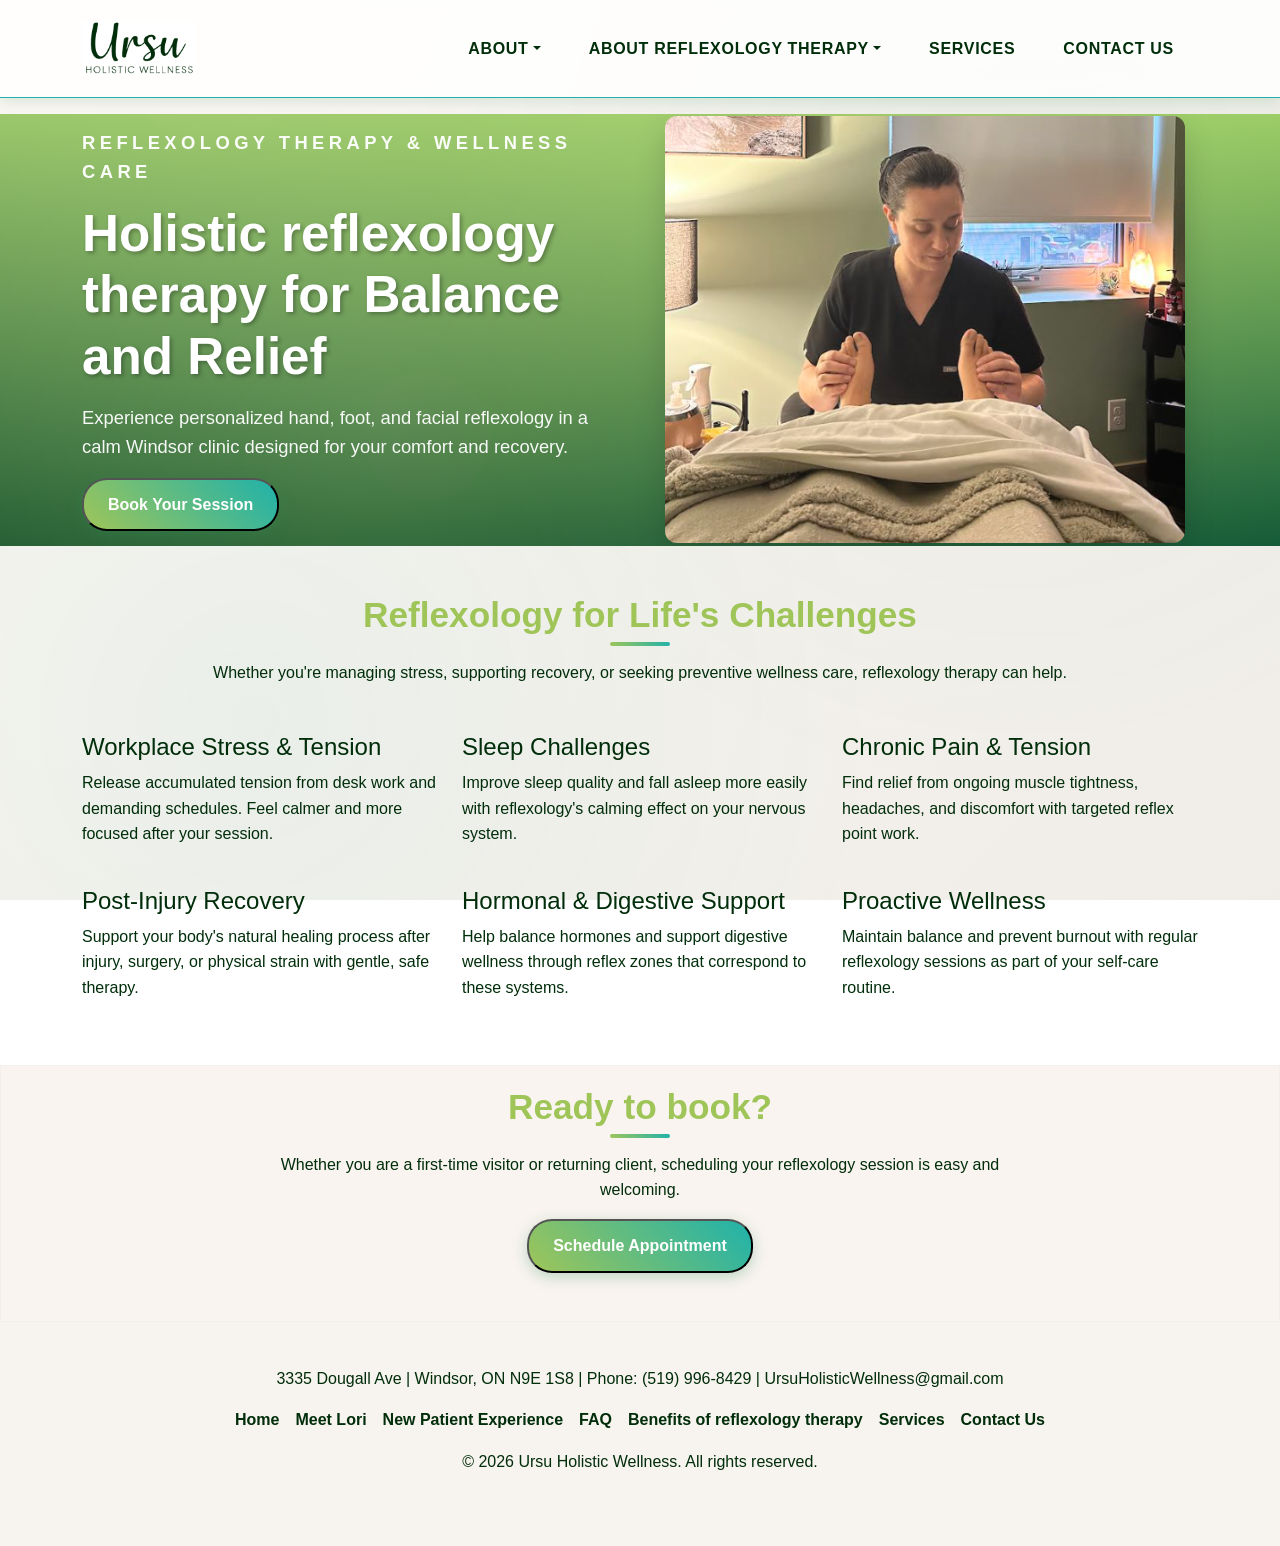
==== commit 8d6dbf49: "accommodating 2 locations accommodating 2 locations" ====
--- a/index.html
+++ b/index.html
@@ -91,7 +91,6 @@
               <p>Whether you are a first-time visitor or returning client, scheduling your reflexology session is easy and welcoming.</p>
               <div class="d-flex flex-column flex-sm-row justify-content-center gap-3 mt-3">
                 <button type="button" class="btn-schedule" onclick="openJaneApp()" aria-label="Schedule Appointment">Schedule Appointment</button>
-                <a class="inline-link" href="contact-us.html">Contact Us</a>
               </div>
             </div>
           </div>
@@ -108,8 +107,9 @@
     <script src="https://cdnjs.cloudflare.com/ajax/libs/bootstrap/5.3.0/js/bootstrap.bundle.min.js"></script>
     <script>
       function openJaneApp() {
-        window.open("https://loriursuholisticwellness.janeapp.com/", "_blank");
-      }
+  // Gracefully redirects to the central booking and locations page
+  window.location.href = "contact-us.html#locations";
+}
 
       function openMaps() {
         const street = '3335 Dougall Ave';
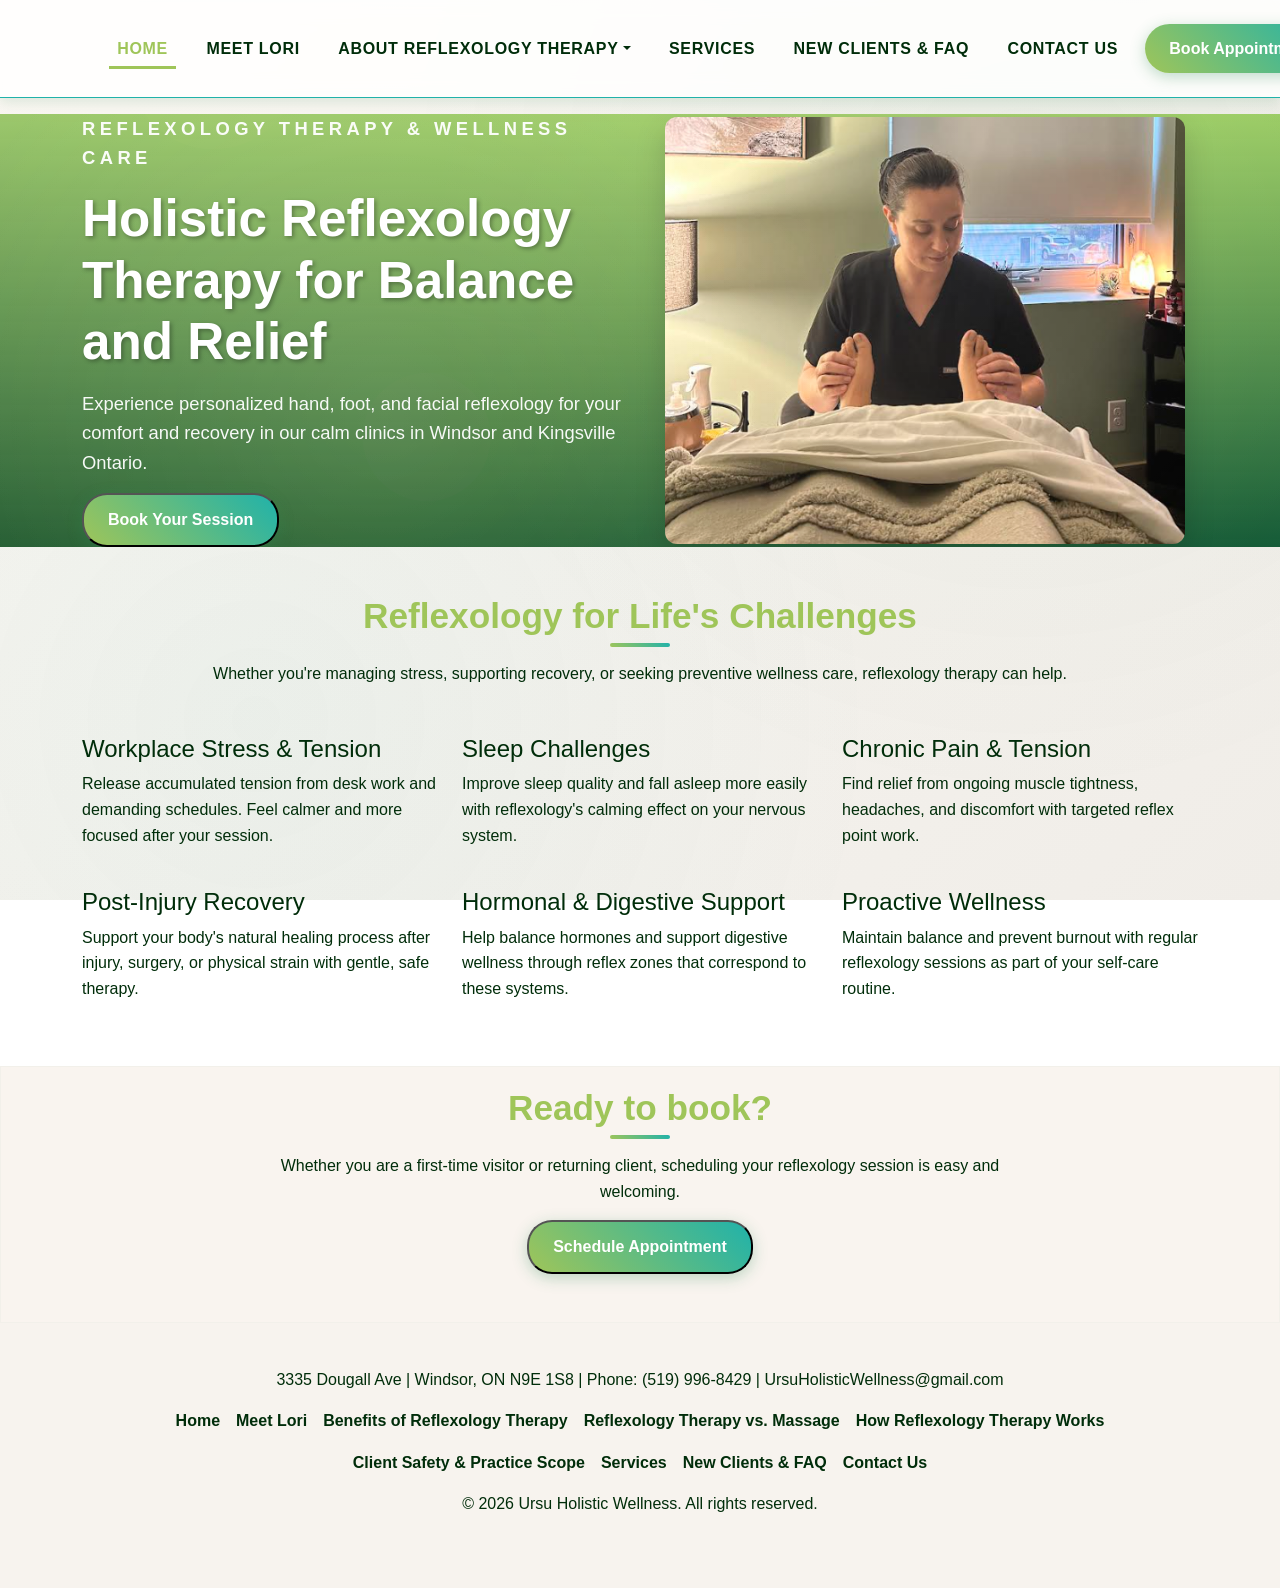
==== commit 2522bb77: "Final Multi Page Version" ====
--- a/index.html
+++ b/index.html
@@ -3,10 +3,10 @@
   <head>
     <meta charset="UTF-8" />
     <meta name="viewport" content="width=device-width, initial-scale=1.0" />
-    <title>Ursu Holistic Wellness | reflexology therapy in Windsor, ON</title>
+    <title>Ursu Holistic Wellness | Reflexology Therapy in Windsor, ON and Kingsville, ON</title>
     <meta
       name="description"
-      content="Ursu Holistic Wellness offers professional reflexology services in Windsor, Ontario. Discover holistic care for hand, foot, and facial reflexology."
+      content="Ursu Holistic Wellness offers professional reflexology therapy services in Windsor, Ontario. Discover holistic care for hand, foot, and facial reflexology."
     />
     <link href="https://cdnjs.cloudflare.com/ajax/libs/bootstrap/5.3.0/css/bootstrap.min.css" rel="stylesheet" />
     <link href="https://cdnjs.cloudflare.com/ajax/libs/font-awesome/6.4.0/css/all.min.css" rel="stylesheet" />
@@ -21,9 +21,9 @@
           <div class="row align-items-center">
             <div class="col-lg-6">
               <div class="hero-content fade-in">
-                <p class="eyebrow">reflexology therapy & Wellness Care</p>
-                <h1>Holistic reflexology therapy for Balance and Relief</h1>
-                <p>Experience personalized hand, foot, and facial reflexology in a calm Windsor clinic designed for your comfort and recovery.</p>
+                <p class="eyebrow">Reflexology Therapy & Wellness Care</p>
+                <h1>Holistic Reflexology Therapy for Balance and Relief</h1>
+                <p>Experience personalized hand, foot, and facial reflexology for your comfort and recovery in our calm clinics in Windsor and Kingsville Ontario. </p>
                 <button type="button" class="btn-schedule me-3" onclick="openJaneApp()" aria-label="Book Your Session">Book Your Session</button>
               </div>
             </div>
--- a/style.css
+++ b/style.css
@@ -112,10 +112,11 @@
 .nav-link {
   font-weight: 600;
   color: var(--dark-text) !important;
-  margin: 0 1rem;
+  margin: 0 0.7rem;
   letter-spacing: 0.7px;
   text-transform: uppercase;
   transition: color 0.3s ease;
+  white-space: nowrap;
 }
 
 .nav-link:hover,
@@ -128,6 +129,14 @@
   border-bottom: 3px solid var(--primary-color);
   padding-bottom: 4px;
   color: var(--primary-color) !important;
+}
+
+.navbar-nav {
+  flex-wrap: nowrap;
+}
+
+.nav-item {
+  white-space: nowrap;
 }
 
 /* Primary CTA */
@@ -140,6 +149,8 @@
     font-weight: 600;
     transition: all 0.3s ease;
     box-shadow: 0 4px 15px rgba(46, 139, 87, 0.3);
+    white-space: nowrap;
+    display: inline-block;
 }
 
 .btn-schedule:hover {
@@ -198,8 +209,30 @@
     object-fit: cover;
 }
 
+.hero-logo-column {
+    display: flex;
+    justify-content: center;
+}
+
+.hero-logo-wrapper {
+    display: flex;
+    align-items: center;
+    justify-content: center;
+    width: 100%;
+    min-height: 230px;
+}
+
+.hero-logo {
+    display: block;
+    width: min(100%, 430px);
+    max-height: 280px;
+    object-fit: contain;
+    filter: drop-shadow(0 10px 18px rgba(0, 45, 10, 0.2));
+}
+
 @media (max-width: 767px) {
     .hero-image { display: none; }
+    .hero-logo-column { display: none; }
 }
 
 .hero h1 {
@@ -558,6 +591,39 @@
 .service-card p {
     color: var(--light-text);
     line-height: 1.6;
+}
+
+/* Open service list presentation */
+.service-list .service-card {
+    background: transparent;
+    padding: 0 1rem 1.5rem;
+    border: 0;
+    border-bottom: 1px solid rgba(46, 139, 87, 0.18);
+    border-radius: 0;
+    text-align: left;
+    box-shadow: none;
+    transition: none;
+}
+
+.service-list .service-card:hover {
+    transform: none;
+    box-shadow: none;
+}
+
+.service-list .service-icon {
+    width: 48px;
+    height: 48px;
+    margin: 0 0 1rem;
+    background: var(--primary-color);
+    border-radius: 50%;
+}
+
+.service-list .service-card h4 {
+    margin-bottom: 0.6rem;
+}
+
+.service-list .service-card p {
+    margin-bottom: 0;
 }
 
 /* Contact Section */
@@ -941,9 +1007,10 @@
 /* Dropdown and shared page styling */
 .dropdown-menu {
     border-radius: 14px;
-    box-shadow: 0 18px 40px rgba(46,139,87,0.12);
-    border: 1px solid rgba(46,139,87,0.08);
-    background: rgba(255,255,255,0.98);
+    box-shadow: 0 18px 40px rgba(31,82,57,0.18);
+    border: 1px solid rgba(62,116,90,0.22);
+    background: linear-gradient(180deg, rgba(240,248,236,0.98), rgba(214,235,204,0.94));
+    backdrop-filter: blur(6px);
 }
 .dropdown-item {
     color: var(--dark-text);
@@ -952,7 +1019,7 @@
 .dropdown-item:hover,
 .dropdown-item:focus {
     color: var(--primary-color);
-    background: rgba(32,178,170,0.08);
+    background: rgba(46, 139, 87, 0.10);
 }
 @media (min-width: 992px) {
     .navbar .dropdown:hover .dropdown-menu {
@@ -1016,6 +1083,13 @@
 .credential-card p {
     margin: 0;
     color: var(--light-text);
+}
+.credential-logo {
+    display: block;
+    width: min(100%, 150px);
+    height: 92px;
+    object-fit: contain;
+    margin: 0 auto 1rem;
 }
 .review-widget {
     display: grid;
